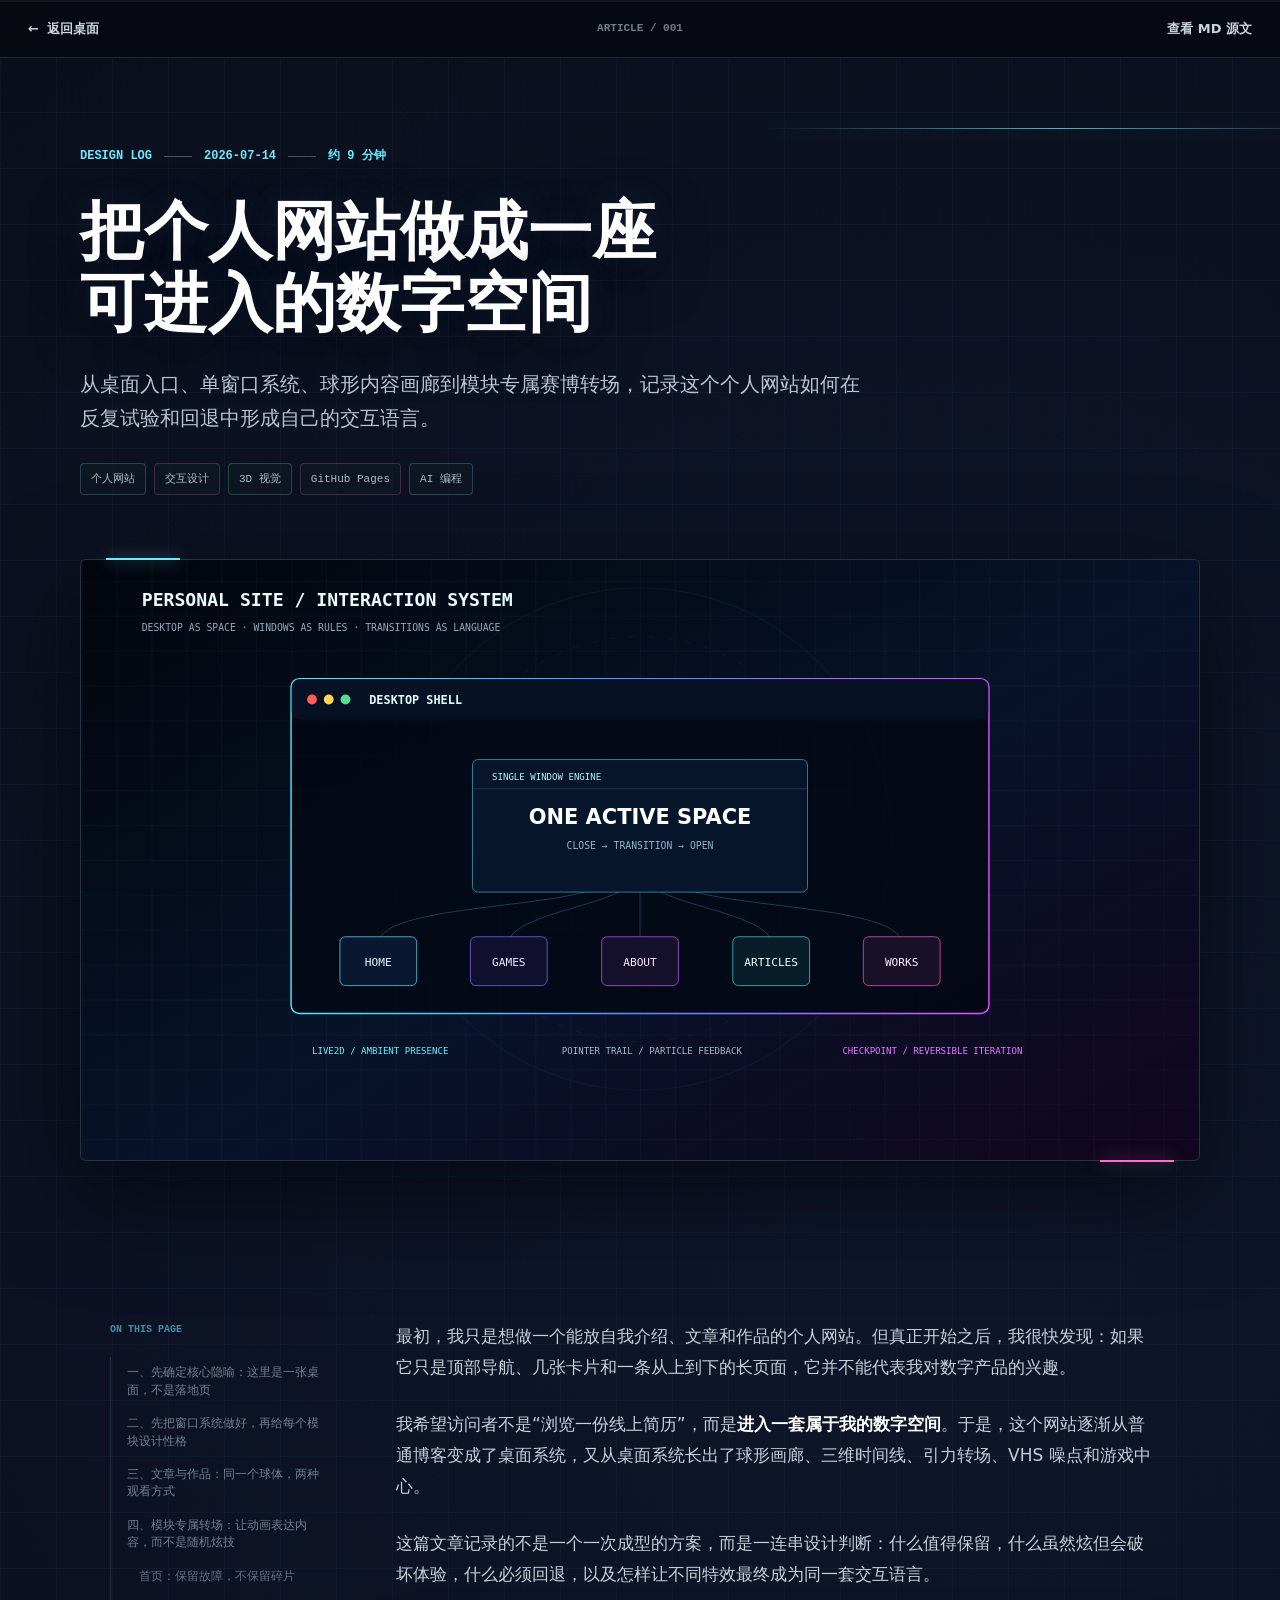
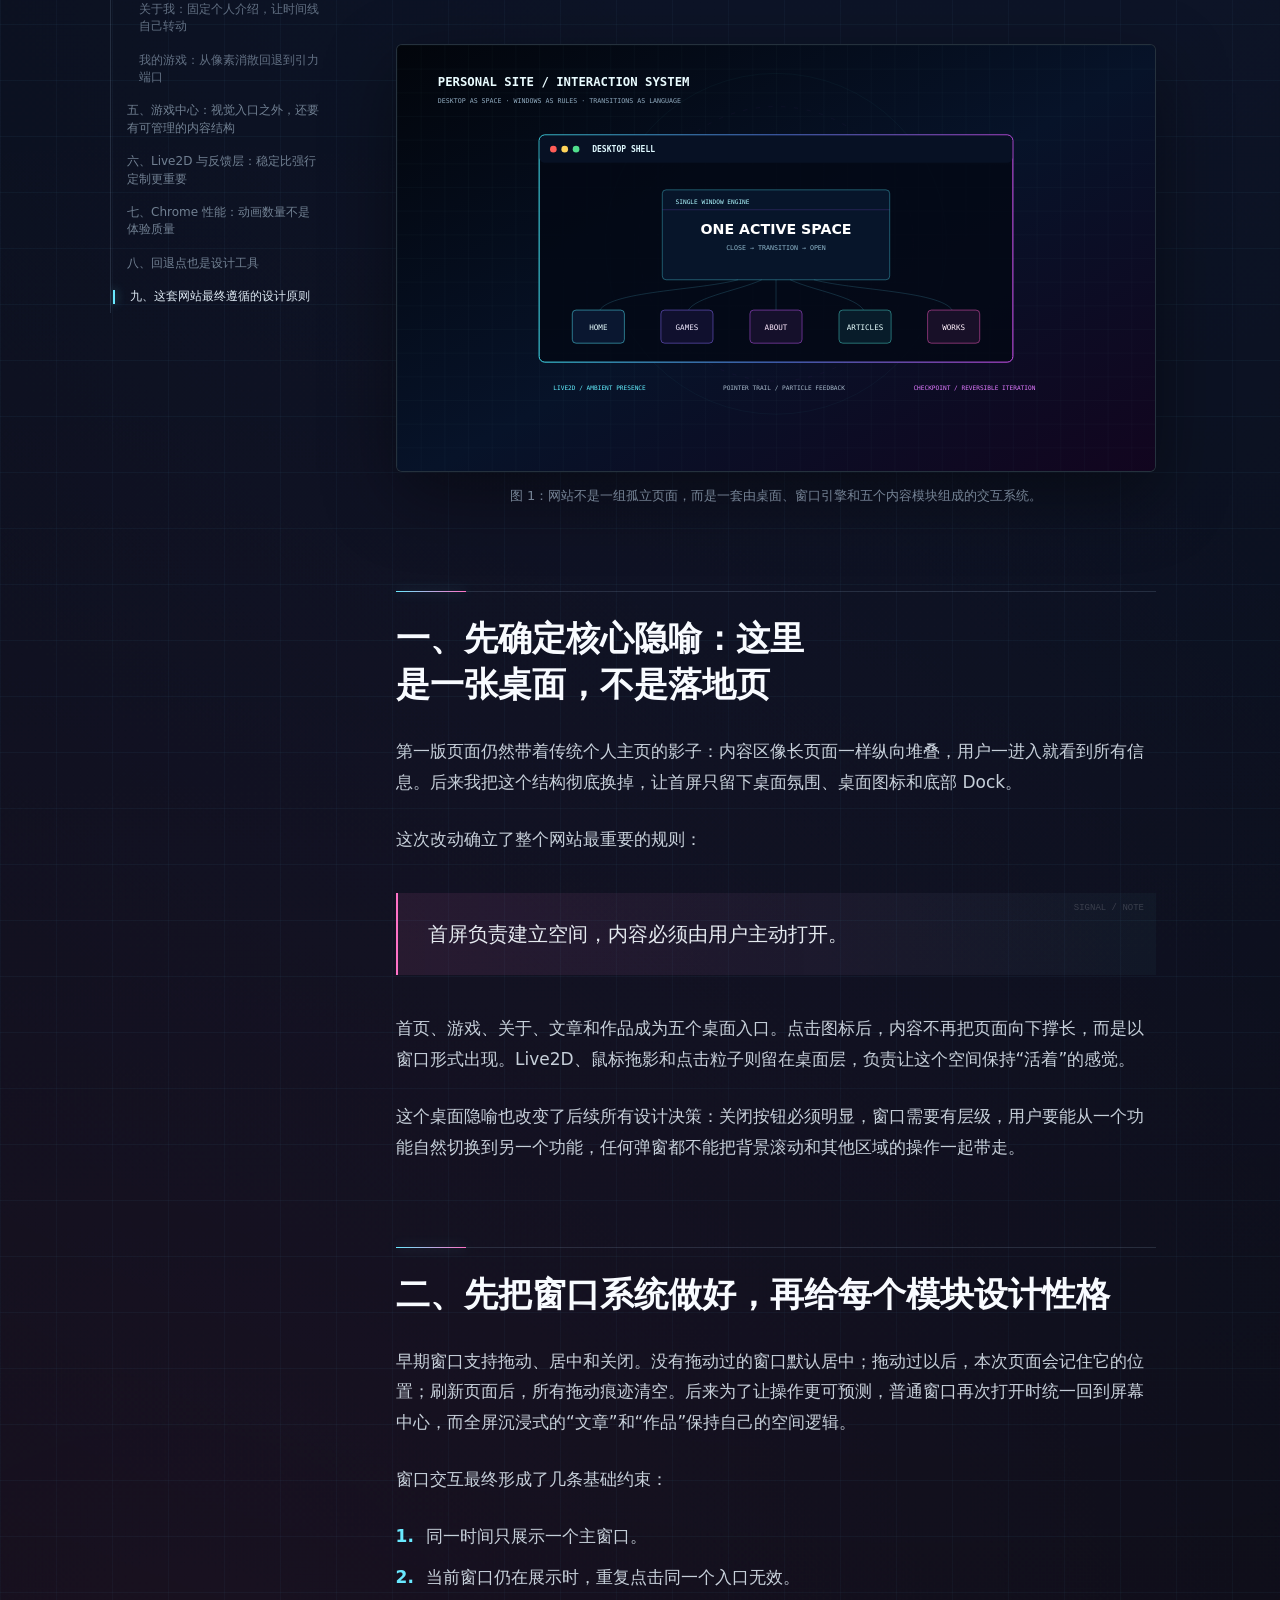
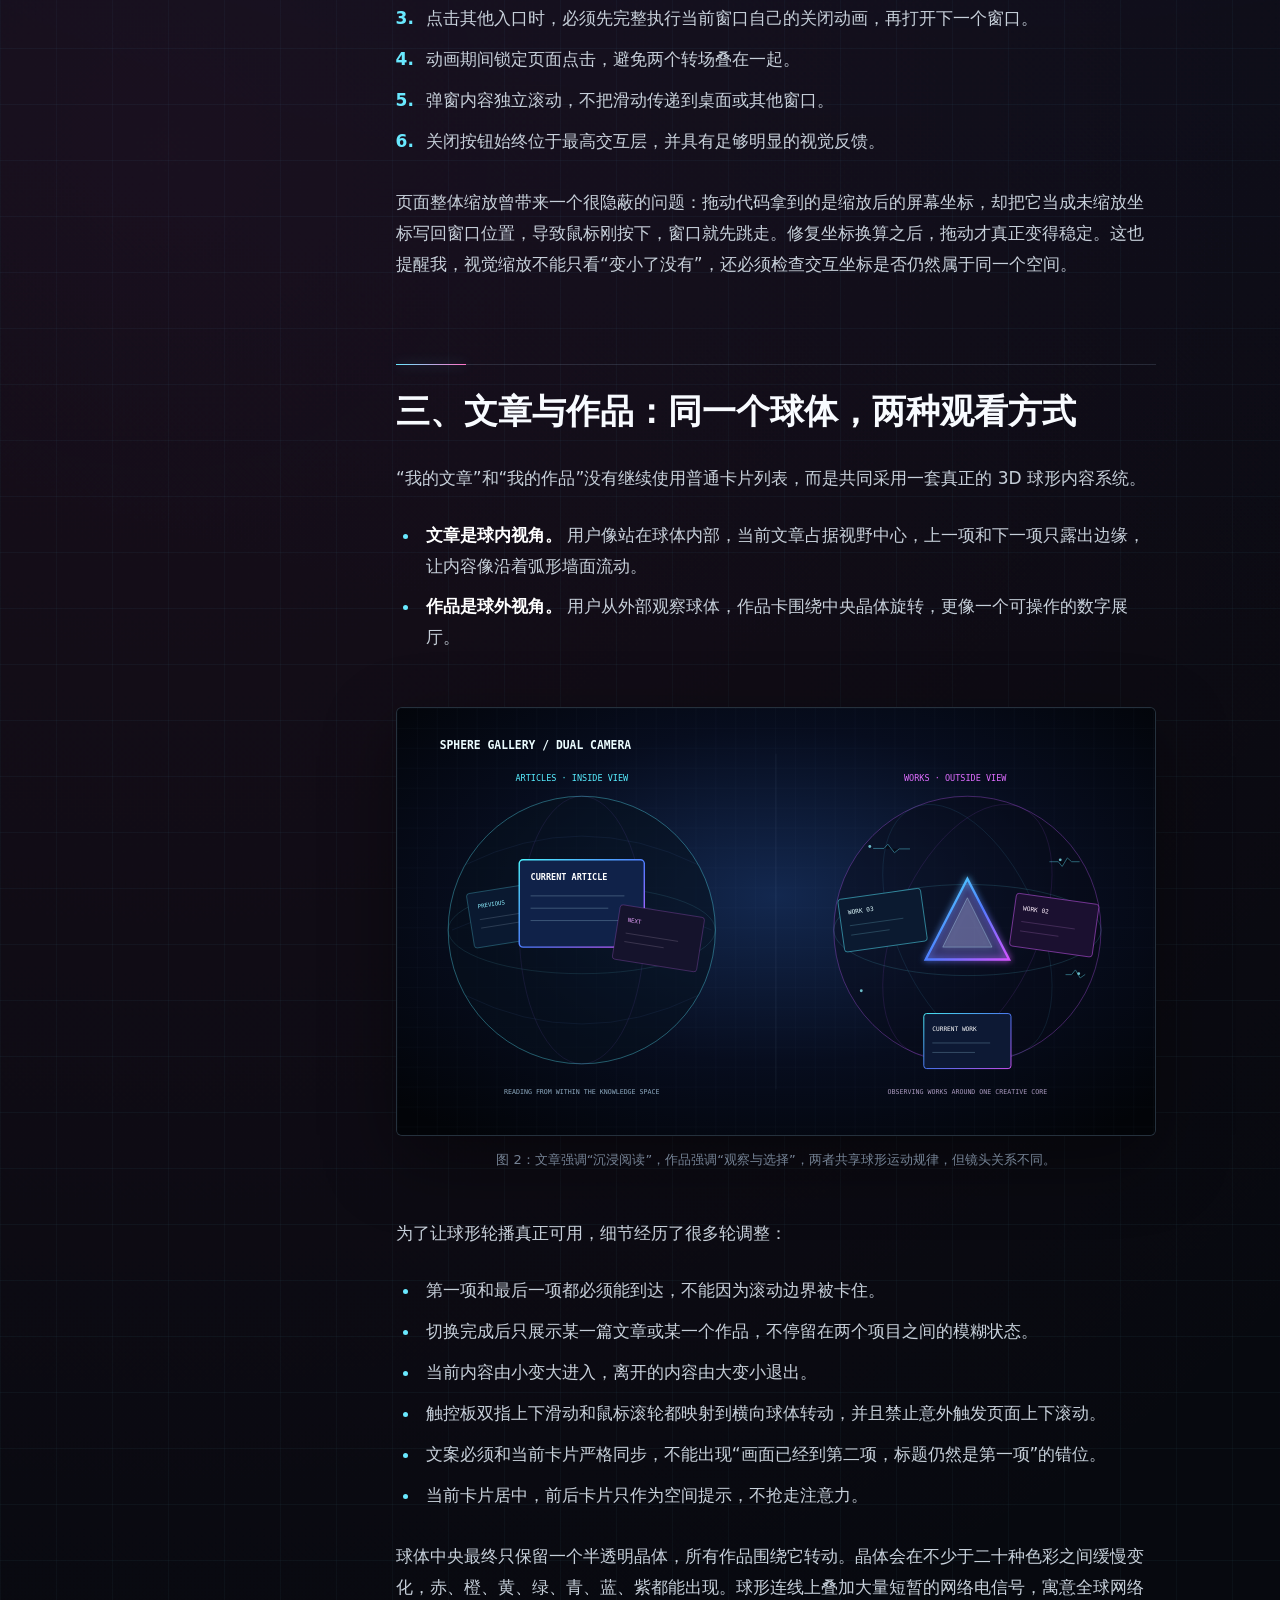
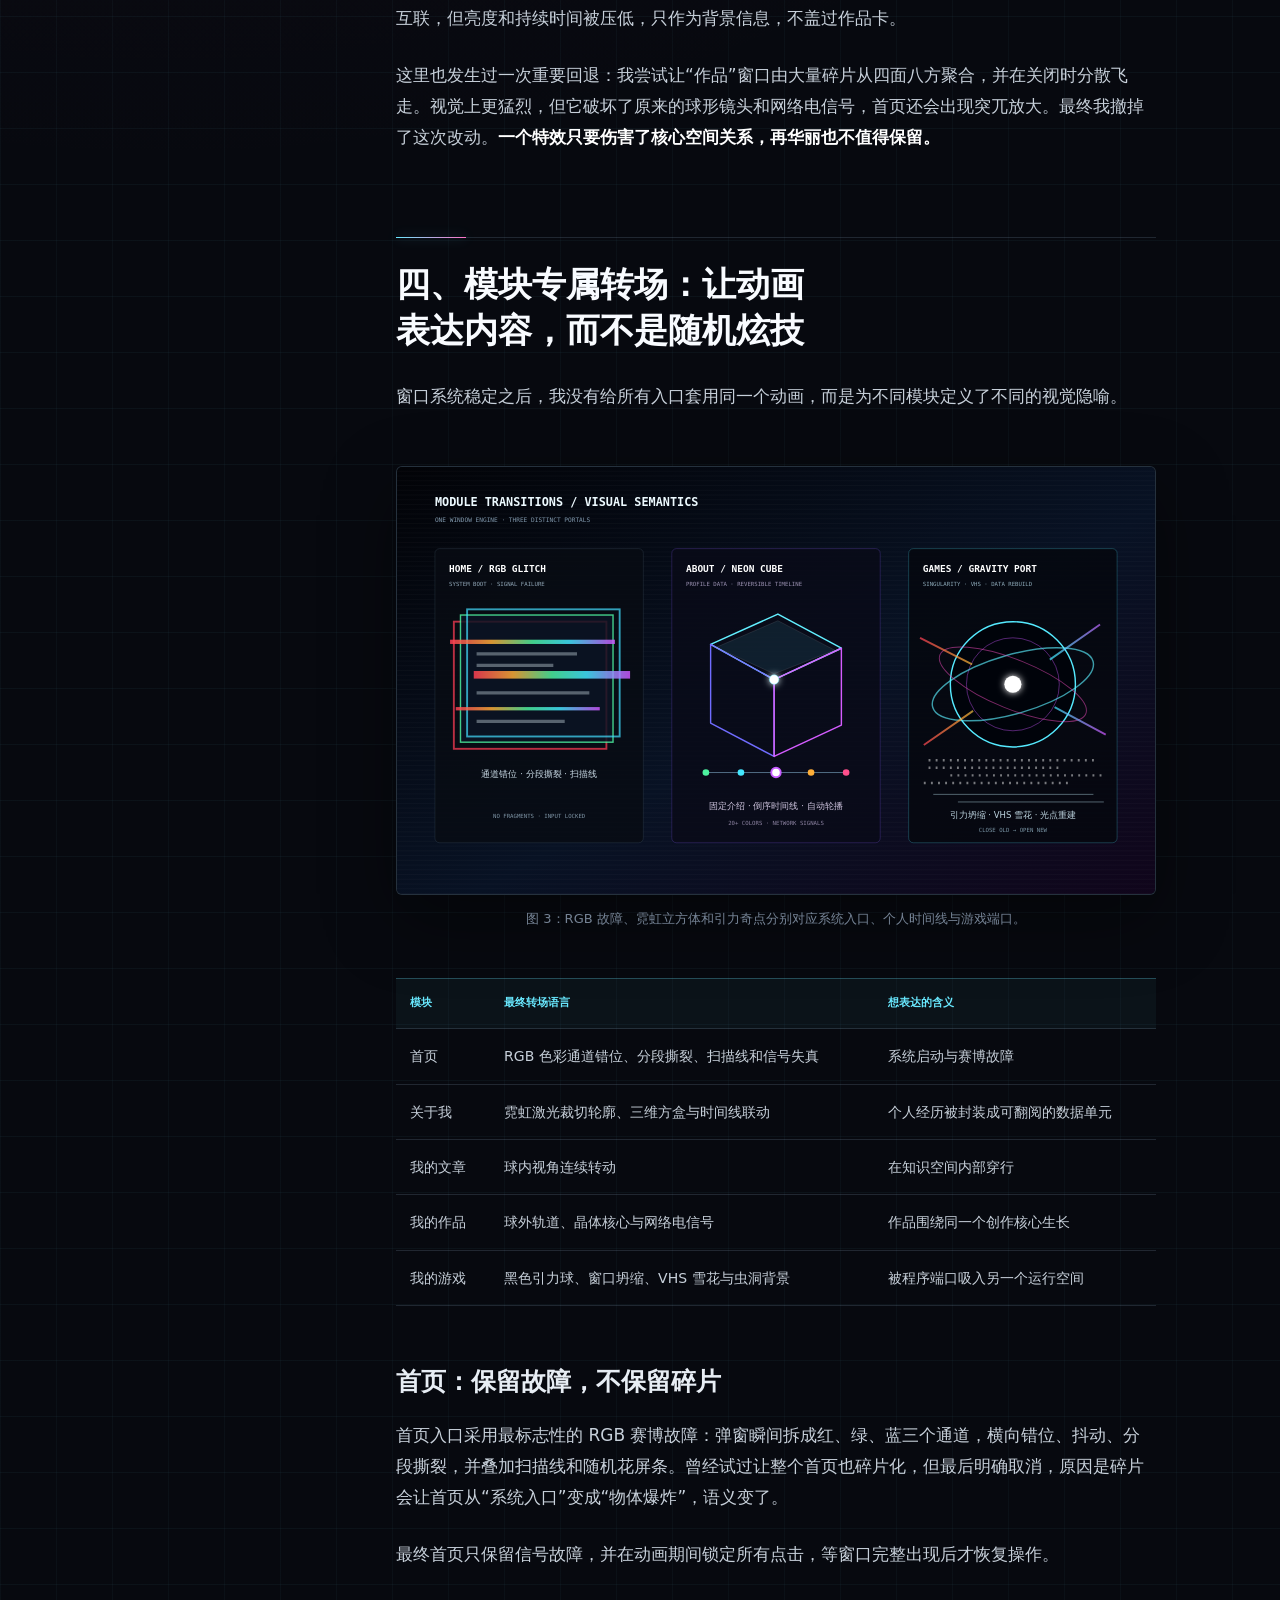
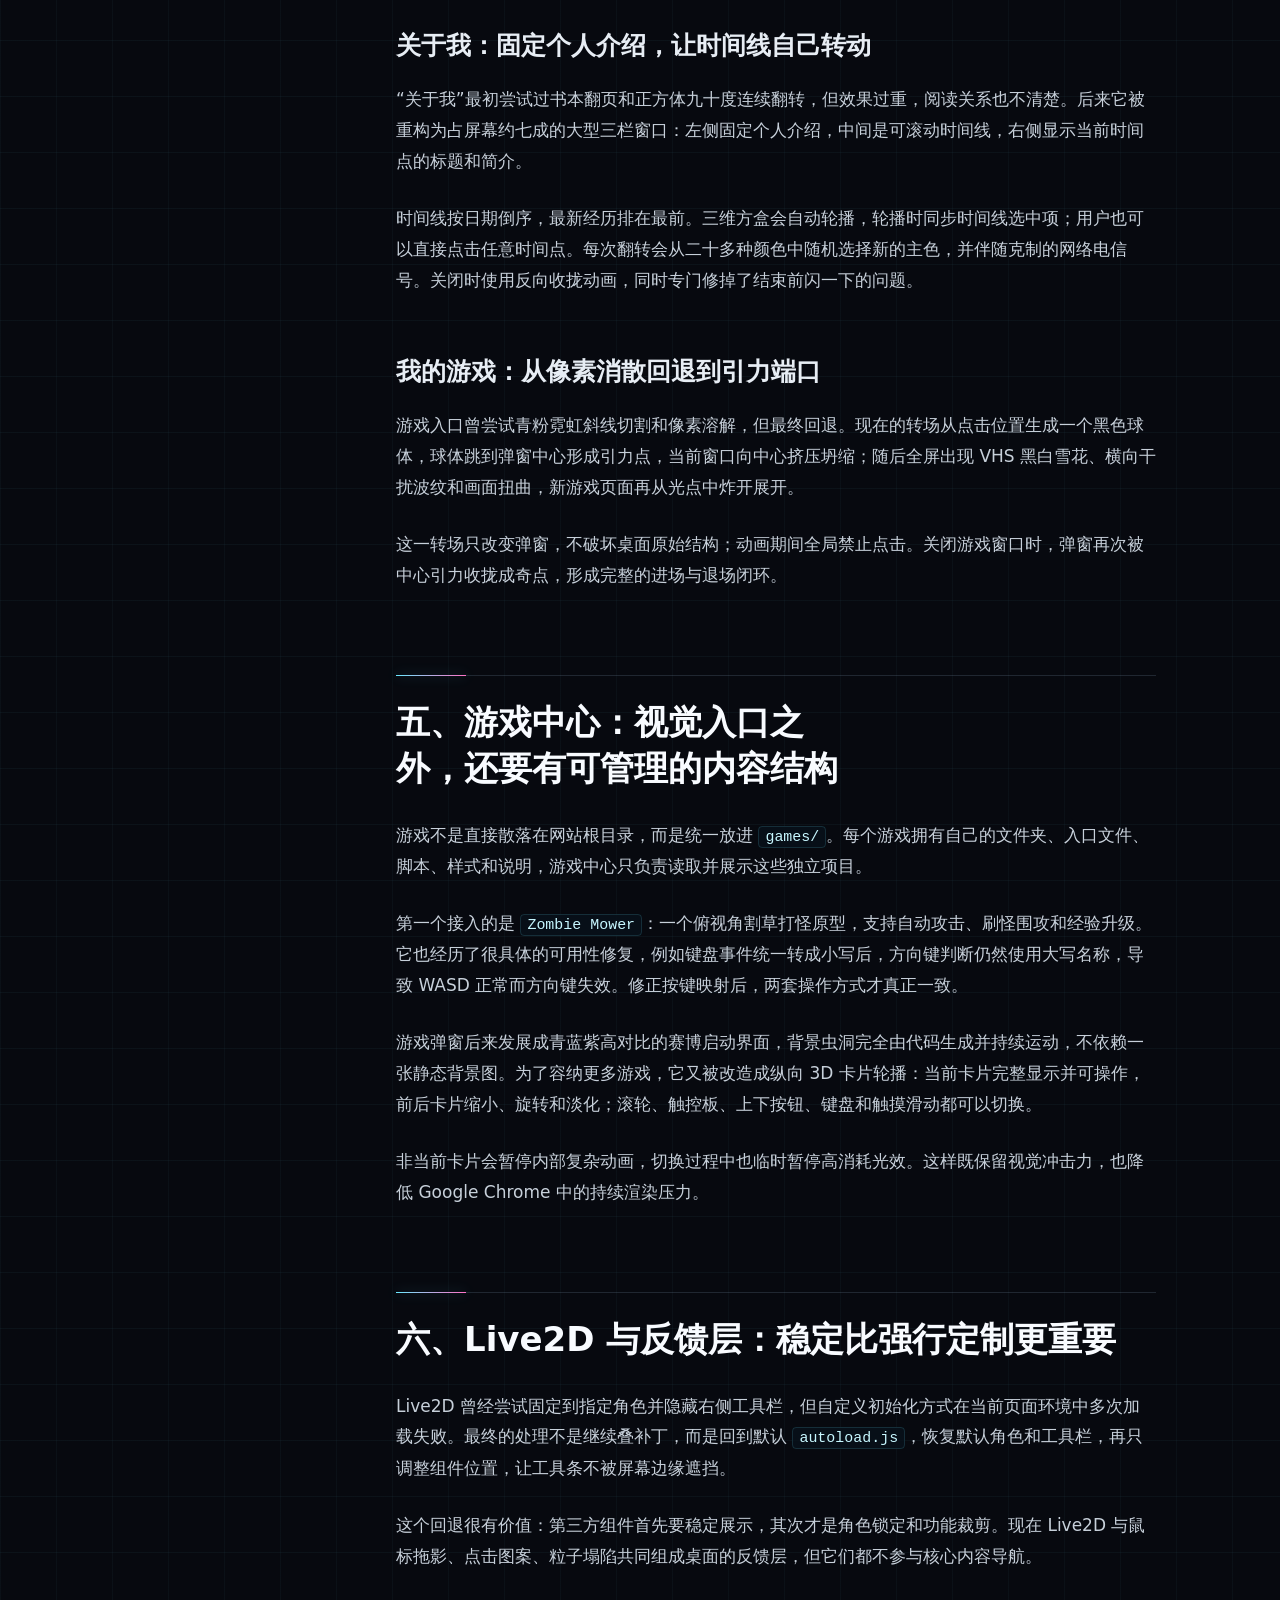
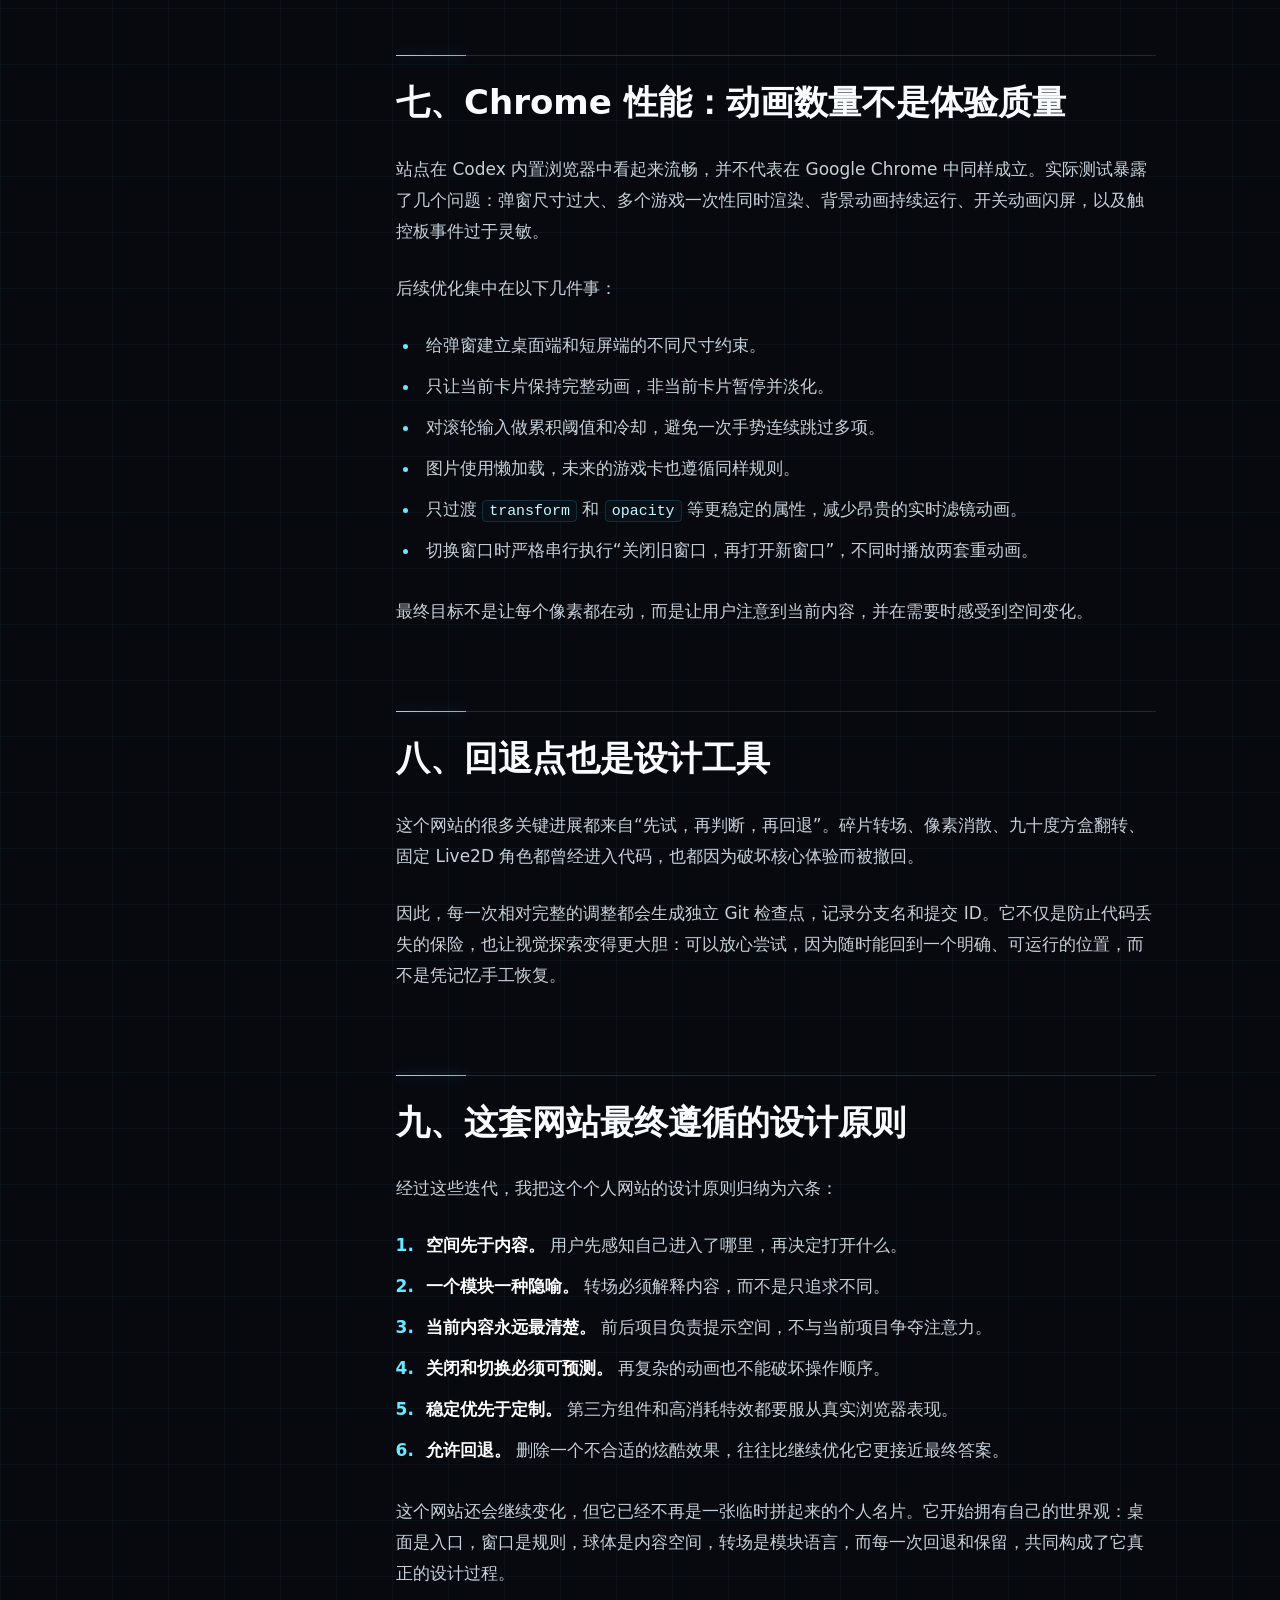
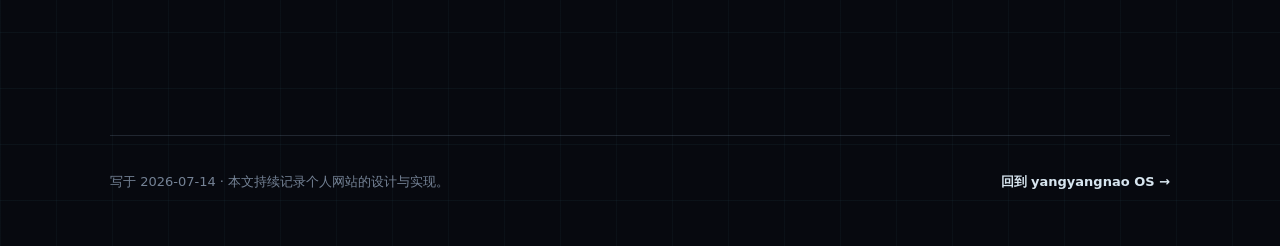
==== articles/001-personal-site-design-evolution/index.html @ 9cb5a7a7 "Add styled Markdown article reader" ====
<!doctype html>
<html lang="zh-CN">
  <head>
    <meta charset="utf-8">
    <meta name="viewport" content="width=device-width, initial-scale=1">
    <title>把个人网站做成一座可进入的数字空间 | yangyangnao OS</title>
    <meta name="description" content="从桌面入口、单窗口系统、球形内容画廊到模块专属赛博转场，记录这个个人网站如何在反复试验和回退中形成自己的交互语言。">
    <meta name="theme-color" content="#07090f">
    <link rel="stylesheet" href="./article.css?v=20260714-reader1">
    <script src="./article.js?v=20260714-reader1" defer></script>
  </head>
  <body>
    <div class="reading-progress" aria-hidden="true"><i data-reading-progress></i></div>
    <header class="reader-bar">
      <a class="reader-home" href="../../index.html" aria-label="返回个人网站桌面"><span aria-hidden="true">←</span> 返回桌面</a>
      <span class="reader-id">ARTICLE / 001</span>
      <a class="reader-source" href="./index.md">查看 MD 源文</a>
    </header>

    <main>
      <section class="article-hero">
        <p class="article-eyebrow">DESIGN LOG <span></span> <time datetime="2026-07-14">2026-07-14</time> <span></span> 约 9 分钟</p>
        <h1>把个人网站做成一座可进入的数字空间</h1>
        <p class="article-deck">从桌面入口、单窗口系统、球形内容画廊到模块专属赛博转场，记录这个个人网站如何在反复试验和回退中形成自己的交互语言。</p>
        <ul class="article-tags" aria-label="文章标签"><li>个人网站</li><li>交互设计</li><li>3D 视觉</li><li>GitHub Pages</li><li>AI 编程</li></ul>
        <figure class="article-cover"><img src="./images/01-system-overview.svg" alt="把个人网站做成一座可进入的数字空间的交互系统总览"></figure>
      </section>

      <div class="article-layout">
        <aside class="article-toc" aria-label="文章目录">
          <p>ON THIS PAGE</p>
          <nav><a class="toc-level-2" href="#一-先确定核心隐喻-这里是一张桌面-不是落地页">一、先确定核心隐喻：这里是一张桌面，不是落地页</a>
<a class="toc-level-2" href="#二-先把窗口系统做好-再给每个模块设计性格">二、先把窗口系统做好，再给每个模块设计性格</a>
<a class="toc-level-2" href="#三-文章与作品-同一个球体-两种观看方式">三、文章与作品：同一个球体，两种观看方式</a>
<a class="toc-level-2" href="#四-模块专属转场-让动画表达内容-而不是随机炫技">四、模块专属转场：让动画表达内容，而不是随机炫技</a>
<a class="toc-level-3" href="#首页-保留故障-不保留碎片">首页：保留故障，不保留碎片</a>
<a class="toc-level-3" href="#关于我-固定个人介绍-让时间线自己转动">关于我：固定个人介绍，让时间线自己转动</a>
<a class="toc-level-3" href="#我的游戏-从像素消散回退到引力端口">我的游戏：从像素消散回退到引力端口</a>
<a class="toc-level-2" href="#五-游戏中心-视觉入口之外-还要有可管理的内容结构">五、游戏中心：视觉入口之外，还要有可管理的内容结构</a>
<a class="toc-level-2" href="#六-live2d-与反馈层-稳定比强行定制更重要">六、Live2D 与反馈层：稳定比强行定制更重要</a>
<a class="toc-level-2" href="#七-chrome-性能-动画数量不是体验质量">七、Chrome 性能：动画数量不是体验质量</a>
<a class="toc-level-2" href="#八-回退点也是设计工具">八、回退点也是设计工具</a>
<a class="toc-level-2" href="#九-这套网站最终遵循的设计原则">九、这套网站最终遵循的设计原则</a></nav>
        </aside>
        <article class="article-body" data-article-body>
          <p>最初，我只是想做一个能放自我介绍、文章和作品的个人网站。但真正开始之后，我很快发现：如果它只是顶部导航、几张卡片和一条从上到下的长页面，它并不能代表我对数字产品的兴趣。</p>
<p>我希望访问者不是“浏览一份线上简历”，而是<strong>进入一套属于我的数字空间</strong>。于是，这个网站逐渐从普通博客变成了桌面系统，又从桌面系统长出了球形画廊、三维时间线、引力转场、VHS 噪点和游戏中心。</p>
<p>这篇文章记录的不是一个一次成型的方案，而是一连串设计判断：什么值得保留，什么虽然炫但会破坏体验，什么必须回退，以及怎样让不同特效最终成为同一套交互语言。</p>
<figure><img src="./images/01-system-overview.svg" alt="个人网站交互系统总览" loading="lazy" decoding="async"><figcaption>图 1：网站不是一组孤立页面，而是一套由桌面、窗口引擎和五个内容模块组成的交互系统。</figcaption></figure>
<h2 id="一-先确定核心隐喻-这里是一张桌面-不是落地页">一、先确定核心隐喻：这里是一张桌面，不是落地页</h2>
<p>第一版页面仍然带着传统个人主页的影子：内容区像长页面一样纵向堆叠，用户一进入就看到所有信息。后来我把这个结构彻底换掉，让首屏只留下桌面氛围、桌面图标和底部 Dock。</p>
<p>这次改动确立了整个网站最重要的规则：</p>
<blockquote><p>首屏负责建立空间，内容必须由用户主动打开。</p></blockquote>
<p>首页、游戏、关于、文章和作品成为五个桌面入口。点击图标后，内容不再把页面向下撑长，而是以窗口形式出现。Live2D、鼠标拖影和点击粒子则留在桌面层，负责让这个空间保持“活着”的感觉。</p>
<p>这个桌面隐喻也改变了后续所有设计决策：关闭按钮必须明显，窗口需要有层级，用户要能从一个功能自然切换到另一个功能，任何弹窗都不能把背景滚动和其他区域的操作一起带走。</p>
<h2 id="二-先把窗口系统做好-再给每个模块设计性格">二、先把窗口系统做好，再给每个模块设计性格</h2>
<p>早期窗口支持拖动、居中和关闭。没有拖动过的窗口默认居中；拖动过以后，本次页面会记住它的位置；刷新页面后，所有拖动痕迹清空。后来为了让操作更可预测，普通窗口再次打开时统一回到屏幕中心，而全屏沉浸式的“文章”和“作品”保持自己的空间逻辑。</p>
<p>窗口交互最终形成了几条基础约束：</p>
<ol><li>同一时间只展示一个主窗口。</li><li>当前窗口仍在展示时，重复点击同一个入口无效。</li><li>点击其他入口时，必须先完整执行当前窗口自己的关闭动画，再打开下一个窗口。</li><li>动画期间锁定页面点击，避免两个转场叠在一起。</li><li>弹窗内容独立滚动，不把滑动传递到桌面或其他窗口。</li><li>关闭按钮始终位于最高交互层，并具有足够明显的视觉反馈。</li></ol>
<p>页面整体缩放曾带来一个很隐蔽的问题：拖动代码拿到的是缩放后的屏幕坐标，却把它当成未缩放坐标写回窗口位置，导致鼠标刚按下，窗口就先跳走。修复坐标换算之后，拖动才真正变得稳定。这也提醒我，视觉缩放不能只看“变小了没有”，还必须检查交互坐标是否仍然属于同一个空间。</p>
<h2 id="三-文章与作品-同一个球体-两种观看方式">三、文章与作品：同一个球体，两种观看方式</h2>
<p>“我的文章”和“我的作品”没有继续使用普通卡片列表，而是共同采用一套真正的 3D 球形内容系统。</p>
<ul><li><strong>文章是球内视角。</strong> 用户像站在球体内部，当前文章占据视野中心，上一项和下一项只露出边缘，让内容像沿着弧形墙面流动。</li><li><strong>作品是球外视角。</strong> 用户从外部观察球体，作品卡围绕中央晶体旋转，更像一个可操作的数字展厅。</li></ul>
<figure><img src="./images/02-sphere-gallery.svg" alt="球内文章与球外作品的双视角" loading="lazy" decoding="async"><figcaption>图 2：文章强调“沉浸阅读”，作品强调“观察与选择”，两者共享球形运动规律，但镜头关系不同。</figcaption></figure>
<p>为了让球形轮播真正可用，细节经历了很多轮调整：</p>
<ul><li>第一项和最后一项都必须能到达，不能因为滚动边界被卡住。</li><li>切换完成后只展示某一篇文章或某一个作品，不停留在两个项目之间的模糊状态。</li><li>当前内容由小变大进入，离开的内容由大变小退出。</li><li>触控板双指上下滑动和鼠标滚轮都映射到横向球体转动，并且禁止意外触发页面上下滚动。</li><li>文案必须和当前卡片严格同步，不能出现“画面已经到第二项，标题仍然是第一项”的错位。</li><li>当前卡片居中，前后卡片只作为空间提示，不抢走注意力。</li></ul>
<p>球体中央最终只保留一个半透明晶体，所有作品围绕它转动。晶体会在不少于二十种色彩之间缓慢变化，赤、橙、黄、绿、青、蓝、紫都能出现。球形连线上叠加大量短暂的网络电信号，寓意全球网络互联，但亮度和持续时间被压低，只作为背景信息，不盖过作品卡。</p>
<p>这里也发生过一次重要回退：我尝试让“作品”窗口由大量碎片从四面八方聚合，并在关闭时分散飞走。视觉上更猛烈，但它破坏了原来的球形镜头和网络电信号，首页还会出现突兀放大。最终我撤掉了这次改动。<strong>一个特效只要伤害了核心空间关系，再华丽也不值得保留。</strong></p>
<h2 id="四-模块专属转场-让动画表达内容-而不是随机炫技">四、模块专属转场：让动画表达内容，而不是随机炫技</h2>
<p>窗口系统稳定之后，我没有给所有入口套用同一个动画，而是为不同模块定义了不同的视觉隐喻。</p>
<figure><img src="./images/03-transition-language.svg" alt="首页、关于与游戏的专属转场语言" loading="lazy" decoding="async"><figcaption>图 3：RGB 故障、霓虹立方体和引力奇点分别对应系统入口、个人时间线与游戏端口。</figcaption></figure>
<div class="table-scroll"><table><thead><tr><th>模块</th><th>最终转场语言</th><th>想表达的含义</th></tr></thead><tbody><tr><td>首页</td><td>RGB 色彩通道错位、分段撕裂、扫描线和信号失真</td><td>系统启动与赛博故障</td></tr><tr><td>关于我</td><td>霓虹激光裁切轮廓、三维方盒与时间线联动</td><td>个人经历被封装成可翻阅的数据单元</td></tr><tr><td>我的文章</td><td>球内视角连续转动</td><td>在知识空间内部穿行</td></tr><tr><td>我的作品</td><td>球外轨道、晶体核心与网络电信号</td><td>作品围绕同一个创作核心生长</td></tr><tr><td>我的游戏</td><td>黑色引力球、窗口坍缩、VHS 雪花与虫洞背景</td><td>被程序端口吸入另一个运行空间</td></tr></tbody></table></div>
<h3 id="首页-保留故障-不保留碎片">首页：保留故障，不保留碎片</h3>
<p>首页入口采用最标志性的 RGB 赛博故障：弹窗瞬间拆成红、绿、蓝三个通道，横向错位、抖动、分段撕裂，并叠加扫描线和随机花屏条。曾经试过让整个首页也碎片化，但最后明确取消，原因是碎片会让首页从“系统入口”变成“物体爆炸”，语义变了。</p>
<p>最终首页只保留信号故障，并在动画期间锁定所有点击，等窗口完整出现后才恢复操作。</p>
<h3 id="关于我-固定个人介绍-让时间线自己转动">关于我：固定个人介绍，让时间线自己转动</h3>
<p>“关于我”最初尝试过书本翻页和正方体九十度连续翻转，但效果过重，阅读关系也不清楚。后来它被重构为占屏幕约七成的大型三栏窗口：左侧固定个人介绍，中间是可滚动时间线，右侧显示当前时间点的标题和简介。</p>
<p>时间线按日期倒序，最新经历排在最前。三维方盒会自动轮播，轮播时同步时间线选中项；用户也可以直接点击任意时间点。每次翻转会从二十多种颜色中随机选择新的主色，并伴随克制的网络电信号。关闭时使用反向收拢动画，同时专门修掉了结束前闪一下的问题。</p>
<h3 id="我的游戏-从像素消散回退到引力端口">我的游戏：从像素消散回退到引力端口</h3>
<p>游戏入口曾尝试青粉霓虹斜线切割和像素溶解，但最终回退。现在的转场从点击位置生成一个黑色球体，球体跳到弹窗中心形成引力点，当前窗口向中心挤压坍缩；随后全屏出现 VHS 黑白雪花、横向干扰波纹和画面扭曲，新游戏页面再从光点中炸开展开。</p>
<p>这一转场只改变弹窗，不破坏桌面原始结构；动画期间全局禁止点击。关闭游戏窗口时，弹窗再次被中心引力收拢成奇点，形成完整的进场与退场闭环。</p>
<h2 id="五-游戏中心-视觉入口之外-还要有可管理的内容结构">五、游戏中心：视觉入口之外，还要有可管理的内容结构</h2>
<p>游戏不是直接散落在网站根目录，而是统一放进 <code>games/</code>。每个游戏拥有自己的文件夹、入口文件、脚本、样式和说明，游戏中心只负责读取并展示这些独立项目。</p>
<p>第一个接入的是 <code>Zombie Mower</code>：一个俯视角割草打怪原型，支持自动攻击、刷怪围攻和经验升级。它也经历了很具体的可用性修复，例如键盘事件统一转成小写后，方向键判断仍然使用大写名称，导致 WASD 正常而方向键失效。修正按键映射后，两套操作方式才真正一致。</p>
<p>游戏弹窗后来发展成青蓝紫高对比的赛博启动界面，背景虫洞完全由代码生成并持续运动，不依赖一张静态背景图。为了容纳更多游戏，它又被改造成纵向 3D 卡片轮播：当前卡片完整显示并可操作，前后卡片缩小、旋转和淡化；滚轮、触控板、上下按钮、键盘和触摸滑动都可以切换。</p>
<p>非当前卡片会暂停内部复杂动画，切换过程中也临时暂停高消耗光效。这样既保留视觉冲击力，也降低 Google Chrome 中的持续渲染压力。</p>
<h2 id="六-live2d-与反馈层-稳定比强行定制更重要">六、Live2D 与反馈层：稳定比强行定制更重要</h2>
<p>Live2D 曾经尝试固定到指定角色并隐藏右侧工具栏，但自定义初始化方式在当前页面环境中多次加载失败。最终的处理不是继续叠补丁，而是回到默认 <code>autoload.js</code>，恢复默认角色和工具栏，再只调整组件位置，让工具条不被屏幕边缘遮挡。</p>
<p>这个回退很有价值：第三方组件首先要稳定展示，其次才是角色锁定和功能裁剪。现在 Live2D 与鼠标拖影、点击图案、粒子塌陷共同组成桌面的反馈层，但它们都不参与核心内容导航。</p>
<h2 id="七-chrome-性能-动画数量不是体验质量">七、Chrome 性能：动画数量不是体验质量</h2>
<p>站点在 Codex 内置浏览器中看起来流畅，并不代表在 Google Chrome 中同样成立。实际测试暴露了几个问题：弹窗尺寸过大、多个游戏一次性同时渲染、背景动画持续运行、开关动画闪屏，以及触控板事件过于灵敏。</p>
<p>后续优化集中在以下几件事：</p>
<ul><li>给弹窗建立桌面端和短屏端的不同尺寸约束。</li><li>只让当前卡片保持完整动画，非当前卡片暂停并淡化。</li><li>对滚轮输入做累积阈值和冷却，避免一次手势连续跳过多项。</li><li>图片使用懒加载，未来的游戏卡也遵循同样规则。</li><li>只过渡 <code>transform</code> 和 <code>opacity</code> 等更稳定的属性，减少昂贵的实时滤镜动画。</li><li>切换窗口时严格串行执行“关闭旧窗口，再打开新窗口”，不同时播放两套重动画。</li></ul>
<p>最终目标不是让每个像素都在动，而是让用户注意到当前内容，并在需要时感受到空间变化。</p>
<h2 id="八-回退点也是设计工具">八、回退点也是设计工具</h2>
<p>这个网站的很多关键进展都来自“先试，再判断，再回退”。碎片转场、像素消散、九十度方盒翻转、固定 Live2D 角色都曾经进入代码，也都因为破坏核心体验而被撤回。</p>
<p>因此，每一次相对完整的调整都会生成独立 Git 检查点，记录分支名和提交 ID。它不仅是防止代码丢失的保险，也让视觉探索变得更大胆：可以放心尝试，因为随时能回到一个明确、可运行的位置，而不是凭记忆手工恢复。</p>
<h2 id="九-这套网站最终遵循的设计原则">九、这套网站最终遵循的设计原则</h2>
<p>经过这些迭代，我把这个个人网站的设计原则归纳为六条：</p>
<ol><li><strong>空间先于内容。</strong> 用户先感知自己进入了哪里，再决定打开什么。</li><li><strong>一个模块一种隐喻。</strong> 转场必须解释内容，而不是只追求不同。</li><li><strong>当前内容永远最清楚。</strong> 前后项目负责提示空间，不与当前项目争夺注意力。</li><li><strong>关闭和切换必须可预测。</strong> 再复杂的动画也不能破坏操作顺序。</li><li><strong>稳定优先于定制。</strong> 第三方组件和高消耗特效都要服从真实浏览器表现。</li><li><strong>允许回退。</strong> 删除一个不合适的炫酷效果，往往比继续优化它更接近最终答案。</li></ol>
<p>这个网站还会继续变化，但它已经不再是一张临时拼起来的个人名片。它开始拥有自己的世界观：桌面是入口，窗口是规则，球体是内容空间，转场是模块语言，而每一次回退和保留，共同构成了它真正的设计过程。</p>
        </article>
      </div>
    </main>

    <footer class="reader-footer">
      <p>写于 2026-07-14 · 本文持续记录个人网站的设计与实现。</p>
      <a href="../../index.html">回到 yangyangnao OS <span aria-hidden="true">→</span></a>
    </footer>
  </body>
</html>
---- articles/001-personal-site-design-evolution/article.css ----
:root {
  color-scheme: dark;
  --page: #07090f;
  --page-soft: #0c1019;
  --panel: rgba(14, 19, 30, 0.78);
  --text: #eef3f8;
  --muted: #9ca9b8;
  --line: rgba(150, 178, 205, 0.18);
  --cyan: #69e9ff;
  --magenta: #ff72c7;
  --green: #7af0ac;
  --yellow: #ffd56a;
}

* {
  box-sizing: border-box;
}

html {
  scroll-behavior: smooth;
  background: var(--page);
}

body {
  min-width: 320px;
  margin: 0;
  color: var(--text);
  background:
    linear-gradient(rgba(111, 218, 255, 0.045) 1px, transparent 1px),
    linear-gradient(90deg, rgba(111, 218, 255, 0.035) 1px, transparent 1px),
    radial-gradient(circle at 72% 12%, rgba(68, 119, 255, 0.12), transparent 31%),
    radial-gradient(circle at 13% 34%, rgba(255, 87, 188, 0.07), transparent 25%),
    var(--page);
  background-size: 56px 56px, 56px 56px, auto, auto, auto;
  font-family: Inter, ui-sans-serif, system-ui, -apple-system, BlinkMacSystemFont, "Segoe UI", "PingFang SC", "Microsoft YaHei", sans-serif;
  font-size: 17px;
  line-height: 1.82;
  letter-spacing: 0;
  text-rendering: optimizeLegibility;
}

a {
  color: inherit;
}

.reading-progress {
  position: fixed;
  inset: 0 0 auto;
  z-index: 100;
  height: 2px;
  background: rgba(255, 255, 255, 0.05);
}

.reading-progress i {
  display: block;
  width: 100%;
  height: 100%;
  background: linear-gradient(90deg, var(--cyan), var(--green) 45%, var(--magenta));
  box-shadow: 0 0 14px rgba(105, 233, 255, 0.68);
  transform: scaleX(0);
  transform-origin: left center;
  will-change: transform;
}

.reader-bar {
  position: sticky;
  top: 0;
  z-index: 90;
  display: grid;
  grid-template-columns: 1fr auto 1fr;
  align-items: center;
  min-height: 58px;
  padding: 0 28px;
  border-bottom: 1px solid rgba(154, 201, 228, 0.14);
  background: rgba(7, 9, 15, 0.84);
  backdrop-filter: blur(18px) saturate(1.2);
}

.reader-home,
.reader-source {
  display: inline-flex;
  align-items: center;
  gap: 8px;
  width: max-content;
  color: #c8d4df;
  font-size: 13px;
  font-weight: 700;
  text-decoration: none;
  transition: color 180ms ease;
}

.reader-home:hover,
.reader-source:hover {
  color: var(--cyan);
}

.reader-source {
  justify-self: end;
}

.reader-id {
  color: rgba(204, 222, 238, 0.54);
  font-family: ui-monospace, SFMono-Regular, Menlo, Consolas, monospace;
  font-size: 11px;
  font-weight: 700;
}

main {
  overflow: clip;
}

.article-hero {
  position: relative;
  width: min(1120px, calc(100% - 48px));
  margin: 0 auto;
  padding: 88px 0 72px;
}

.article-hero::before {
  content: "";
  position: absolute;
  top: 70px;
  right: -12vw;
  width: 46vw;
  height: 1px;
  background: linear-gradient(90deg, transparent, rgba(105, 233, 255, 0.74), transparent);
  box-shadow: 0 0 18px rgba(105, 233, 255, 0.32);
}

.article-eyebrow {
  display: flex;
  align-items: center;
  gap: 12px;
  margin: 0 0 28px;
  color: var(--cyan);
  font-family: ui-monospace, SFMono-Regular, Menlo, Consolas, monospace;
  font-size: 12px;
  font-weight: 700;
}

.article-eyebrow span {
  width: 28px;
  height: 1px;
  background: rgba(255, 255, 255, 0.28);
}

.article-hero h1 {
  max-width: 960px;
  margin: 0;
  color: #fff;
  font-size: 64px;
  line-height: 1.12;
  letter-spacing: 0;
  text-wrap: balance;
  text-shadow: 0 16px 52px rgba(0, 0, 0, 0.58), 0 0 34px rgba(95, 180, 255, 0.1);
}

.article-deck {
  max-width: 780px;
  margin: 28px 0 0;
  color: #b8c4d0;
  font-size: 20px;
  line-height: 1.7;
}

.article-tags {
  display: flex;
  flex-wrap: wrap;
  gap: 8px;
  margin: 28px 0 0;
  padding: 0;
  list-style: none;
}

.article-tags li {
  padding: 5px 10px;
  border: 1px solid rgba(114, 231, 255, 0.22);
  border-radius: 4px;
  color: #aebbc7;
  background: rgba(17, 25, 38, 0.64);
  font-family: ui-monospace, SFMono-Regular, Menlo, Consolas, monospace;
  font-size: 11px;
}

.article-tags li:nth-child(2n) {
  border-color: rgba(255, 114, 199, 0.22);
}

.article-tags li:nth-child(3n) {
  border-color: rgba(122, 240, 172, 0.22);
}

.article-cover {
  position: relative;
  margin: 64px 0 0;
}

.article-cover::before,
.article-cover::after {
  content: "";
  position: absolute;
  z-index: 1;
  width: 74px;
  height: 2px;
  pointer-events: none;
}

.article-cover::before {
  top: -1px;
  left: 26px;
  background: var(--cyan);
  box-shadow: 0 0 16px rgba(105, 233, 255, 0.72);
}

.article-cover::after {
  right: 26px;
  bottom: -1px;
  background: var(--magenta);
  box-shadow: 0 0 16px rgba(255, 114, 199, 0.64);
}

.article-cover img {
  display: block;
  width: 100%;
  aspect-ratio: 16 / 8.6;
  border: 1px solid rgba(154, 201, 228, 0.2);
  border-radius: 6px;
  object-fit: cover;
  background: #090d15;
  box-shadow: 0 34px 100px rgba(0, 0, 0, 0.5);
}

.article-layout {
  display: grid;
  grid-template-columns: 210px minmax(0, 760px);
  gap: 76px;
  width: min(1060px, calc(100% - 48px));
  margin: 0 auto;
  padding: 88px 0 120px;
}

.article-toc {
  align-self: start;
  position: sticky;
  top: 92px;
  max-height: calc(100vh - 124px);
  overflow: auto;
  scrollbar-width: thin;
}

.article-toc > p {
  margin: 0 0 18px;
  color: rgba(105, 233, 255, 0.58);
  font-family: ui-monospace, SFMono-Regular, Menlo, Consolas, monospace;
  font-size: 10px;
  font-weight: 800;
}

.article-toc nav {
  display: grid;
  gap: 2px;
  border-left: 1px solid var(--line);
}

.article-toc a {
  position: relative;
  display: block;
  padding: 7px 0 7px 16px;
  color: #718092;
  font-size: 12px;
  line-height: 1.45;
  text-decoration: none;
  transition: color 180ms ease, transform 180ms ease;
}

.article-toc a::before {
  content: "";
  position: absolute;
  top: 9px;
  bottom: 9px;
  left: -1px;
  width: 2px;
  background: transparent;
}

.article-toc a:hover,
.article-toc a.is-current {
  color: #dce8f2;
  transform: translateX(3px);
}

.article-toc a.is-current::before {
  background: var(--cyan);
  box-shadow: 0 0 10px rgba(105, 233, 255, 0.62);
}

.article-toc .toc-level-3 {
  padding-left: 28px;
  color: #627083;
}

.article-body {
  min-width: 0;
  color: #c7d0da;
}

.article-body > :first-child {
  margin-top: 0;
}

.article-body h2,
.article-body h3,
.article-body h4 {
  scroll-margin-top: 94px;
  color: #f8fbff;
  letter-spacing: 0;
  text-wrap: balance;
}

.article-body h2 {
  position: relative;
  margin: 84px 0 28px;
  padding-top: 24px;
  border-top: 1px solid var(--line);
  font-size: 34px;
  line-height: 1.35;
}

.article-body h2::before {
  content: "";
  position: absolute;
  top: -1px;
  left: 0;
  width: 70px;
  height: 1px;
  background: linear-gradient(90deg, var(--cyan), var(--magenta));
  box-shadow: 0 0 12px rgba(105, 233, 255, 0.45);
}

.article-body h3 {
  margin: 58px 0 20px;
  color: #e7edf4;
  font-size: 25px;
  line-height: 1.45;
}

.article-body p {
  margin: 0 0 26px;
}

.article-body strong {
  color: #fff;
  font-weight: 760;
}

.article-body a {
  color: var(--cyan);
  text-decoration-color: rgba(105, 233, 255, 0.38);
  text-underline-offset: 4px;
}

.article-body ul,
.article-body ol {
  margin: 0 0 30px;
  padding-left: 1.4em;
}

.article-body li {
  margin: 10px 0;
  padding-left: 6px;
}

.article-body li::marker {
  color: var(--cyan);
  font-weight: 800;
}

.article-body blockquote {
  position: relative;
  margin: 38px 0;
  padding: 24px 30px;
  border-left: 2px solid var(--magenta);
  background: linear-gradient(90deg, rgba(255, 114, 199, 0.09), rgba(105, 233, 255, 0.035));
  color: #e5eaf0;
  font-size: 20px;
  line-height: 1.72;
}

.article-body blockquote::after {
  content: "SIGNAL / NOTE";
  position: absolute;
  top: 8px;
  right: 12px;
  color: rgba(255, 255, 255, 0.17);
  font-family: ui-monospace, SFMono-Regular, Menlo, Consolas, monospace;
  font-size: 9px;
}

.article-body blockquote p {
  margin: 0;
}

.article-body figure {
  margin: 54px 0 48px;
}

.article-body figure img {
  display: block;
  width: 100%;
  border: 1px solid rgba(148, 194, 220, 0.2);
  border-radius: 6px;
  background: #090d15;
  box-shadow: 0 24px 72px rgba(0, 0, 0, 0.4);
}

.article-body figcaption {
  margin-top: 14px;
  color: #758395;
  font-size: 13px;
  line-height: 1.6;
  text-align: center;
}

.article-body code {
  padding: 2px 6px;
  border: 1px solid rgba(105, 233, 255, 0.14);
  border-radius: 4px;
  color: #c7f7ff;
  background: rgba(7, 17, 26, 0.86);
  font-family: ui-monospace, SFMono-Regular, Menlo, Consolas, monospace;
  font-size: 0.88em;
}

.article-body pre {
  margin: 34px 0;
  padding: 22px;
  overflow: auto;
  border: 1px solid rgba(105, 233, 255, 0.16);
  border-radius: 6px;
  background: #080c13;
}

.article-body pre code {
  padding: 0;
  border: 0;
  background: transparent;
}

.table-scroll {
  margin: 42px 0;
  overflow-x: auto;
  border-top: 1px solid rgba(105, 233, 255, 0.3);
  border-bottom: 1px solid var(--line);
}

.article-body table {
  width: 100%;
  border-collapse: collapse;
  min-width: 620px;
  font-size: 14px;
  line-height: 1.6;
}

.article-body th,
.article-body td {
  padding: 16px 14px;
  border-bottom: 1px solid var(--line);
  text-align: left;
  vertical-align: top;
}

.article-body th {
  color: var(--cyan);
  background: rgba(105, 233, 255, 0.045);
  font-family: ui-monospace, SFMono-Regular, Menlo, Consolas, monospace;
  font-size: 11px;
  text-transform: uppercase;
}

.article-body tr:last-child td {
  border-bottom: 0;
}

.reader-footer {
  display: flex;
  justify-content: space-between;
  gap: 28px;
  width: min(1060px, calc(100% - 48px));
  margin: 0 auto;
  padding: 34px 0 54px;
  border-top: 1px solid var(--line);
  color: #748295;
  font-size: 13px;
}

.reader-footer p {
  margin: 0;
}

.reader-footer a {
  color: #d7e5ef;
  font-weight: 700;
  text-decoration: none;
}

.reader-footer a:hover {
  color: var(--cyan);
}

@media (max-width: 900px) {
  .article-hero h1 {
    font-size: 48px;
  }

  .article-layout {
    grid-template-columns: 1fr;
    gap: 40px;
    width: min(760px, calc(100% - 40px));
    padding-top: 60px;
  }

  .article-toc {
    position: static;
    max-height: none;
    padding: 18px 0;
    border-top: 1px solid var(--line);
    border-bottom: 1px solid var(--line);
  }

  .article-toc nav {
    grid-template-columns: repeat(2, minmax(0, 1fr));
    border-left: 0;
  }

  .article-toc a {
    padding-left: 0;
  }

  .article-toc a::before {
    display: none;
  }
}

@media (max-width: 620px) {
  body {
    font-size: 16px;
  }

  .reader-bar {
    grid-template-columns: 1fr auto;
    min-height: 54px;
    padding: 0 18px;
  }

  .reader-id {
    display: none;
  }

  .reader-source {
    font-size: 12px;
  }

  .article-hero {
    width: calc(100% - 36px);
    padding: 62px 0 48px;
  }

  .article-eyebrow {
    flex-wrap: wrap;
    gap: 8px;
    margin-bottom: 22px;
  }

  .article-eyebrow span {
    width: 14px;
  }

  .article-hero h1 {
    font-size: 39px;
    line-height: 1.18;
  }

  .article-deck {
    margin-top: 22px;
    font-size: 17px;
  }

  .article-cover {
    margin-top: 42px;
  }

  .article-cover img {
    aspect-ratio: 4 / 3;
  }

  .article-layout {
    width: calc(100% - 36px);
    padding: 48px 0 84px;
  }

  .article-toc nav {
    grid-template-columns: 1fr;
  }

  .article-toc .toc-level-3 {
    padding-left: 14px;
  }

  .article-body h2 {
    margin-top: 64px;
    font-size: 28px;
  }

  .article-body h3 {
    margin-top: 44px;
    font-size: 22px;
  }

  .article-body blockquote {
    padding: 24px 20px;
    font-size: 18px;
  }

  .article-body figure {
    margin: 42px -4px 38px;
  }

  .reader-footer {
    display: grid;
    width: calc(100% - 36px);
  }
}

@media (prefers-reduced-motion: reduce) {
  html {
    scroll-behavior: auto;
  }

  *,
  *::before,
  *::after {
    scroll-behavior: auto !important;
    transition-duration: 0.01ms !important;
  }
}
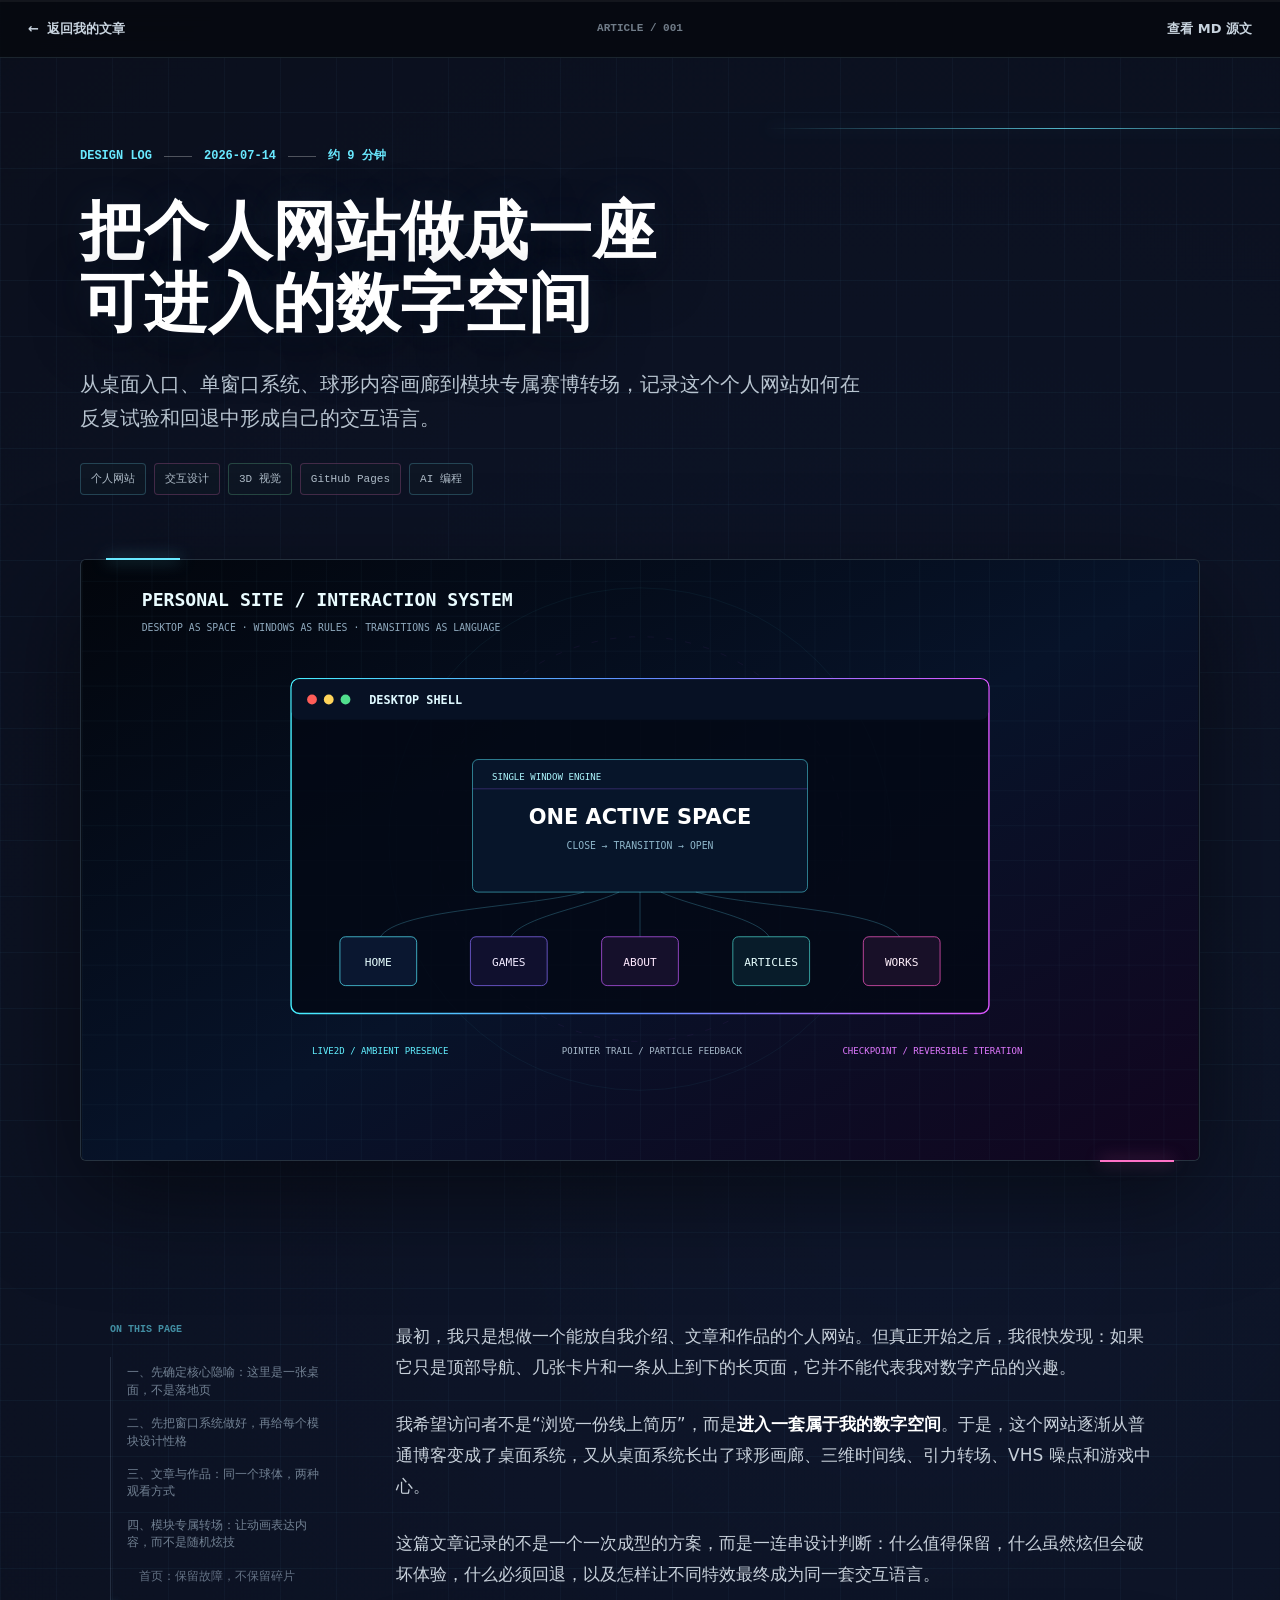
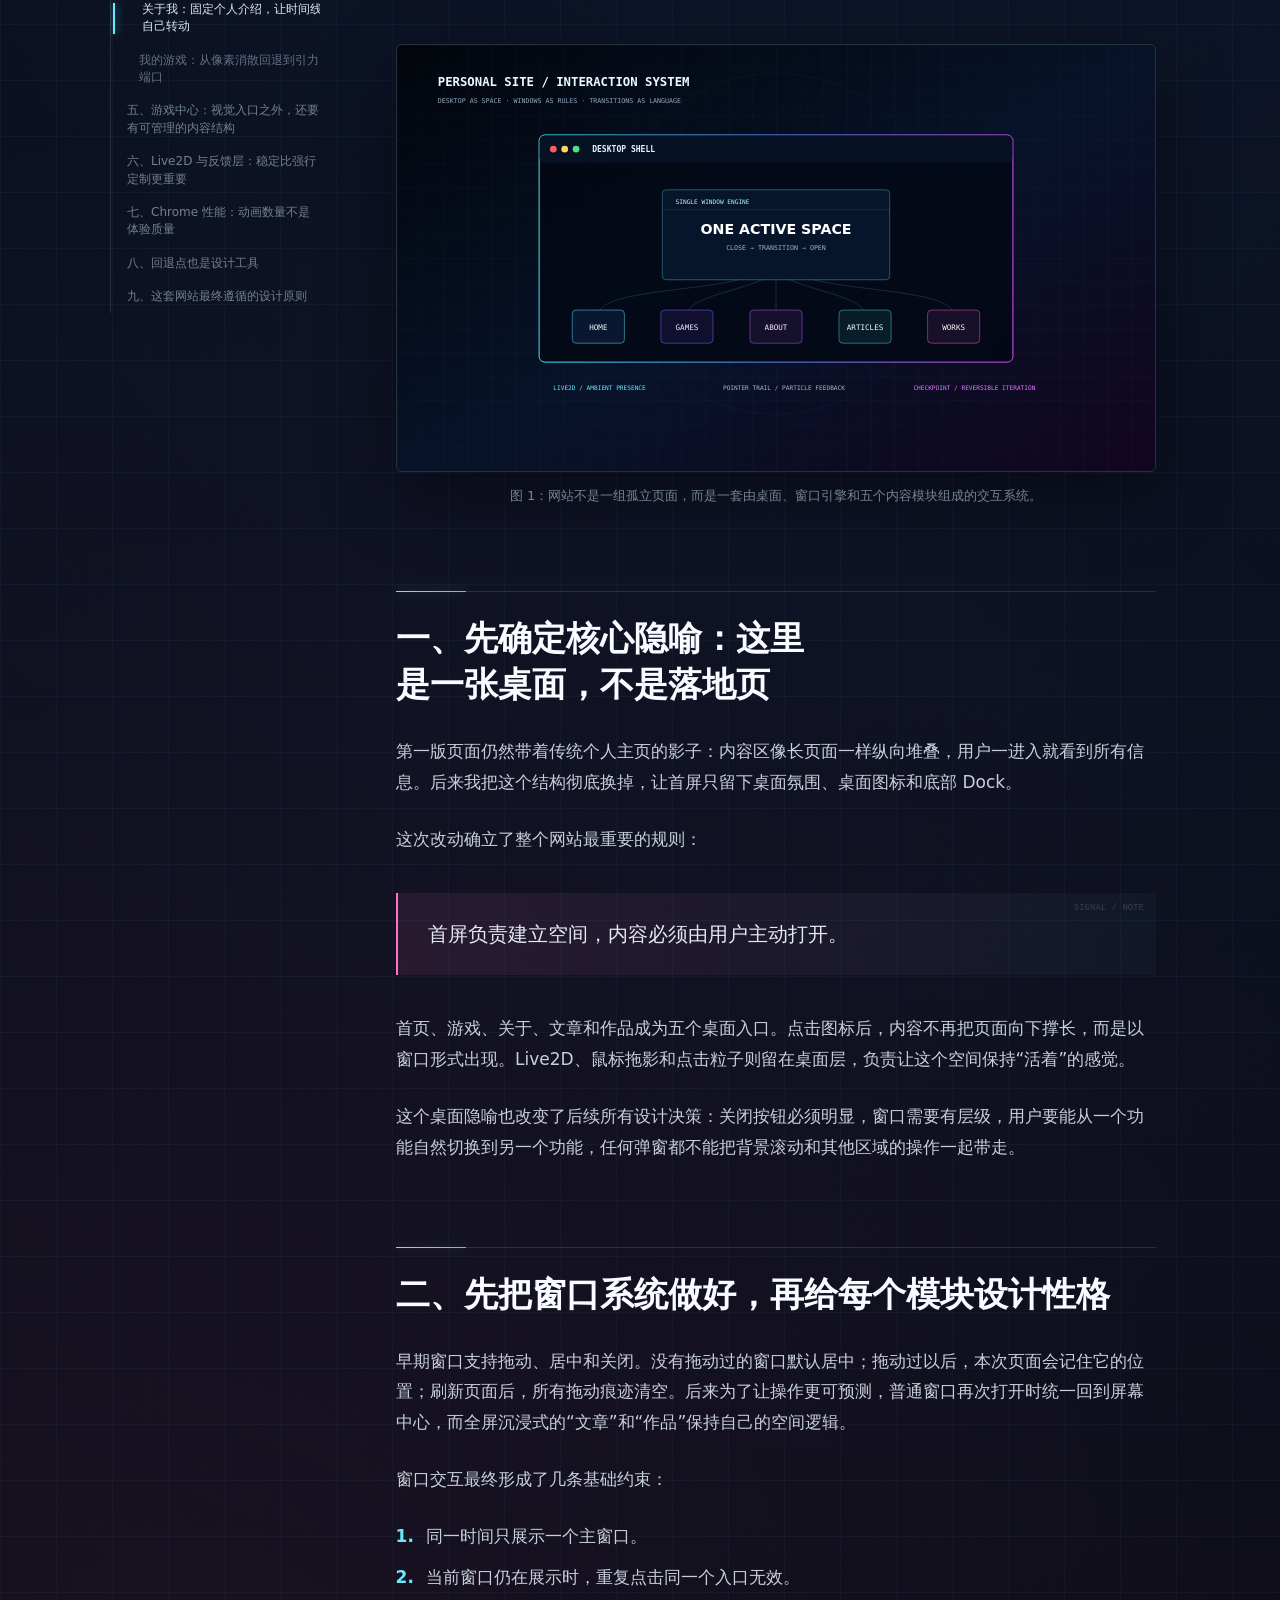
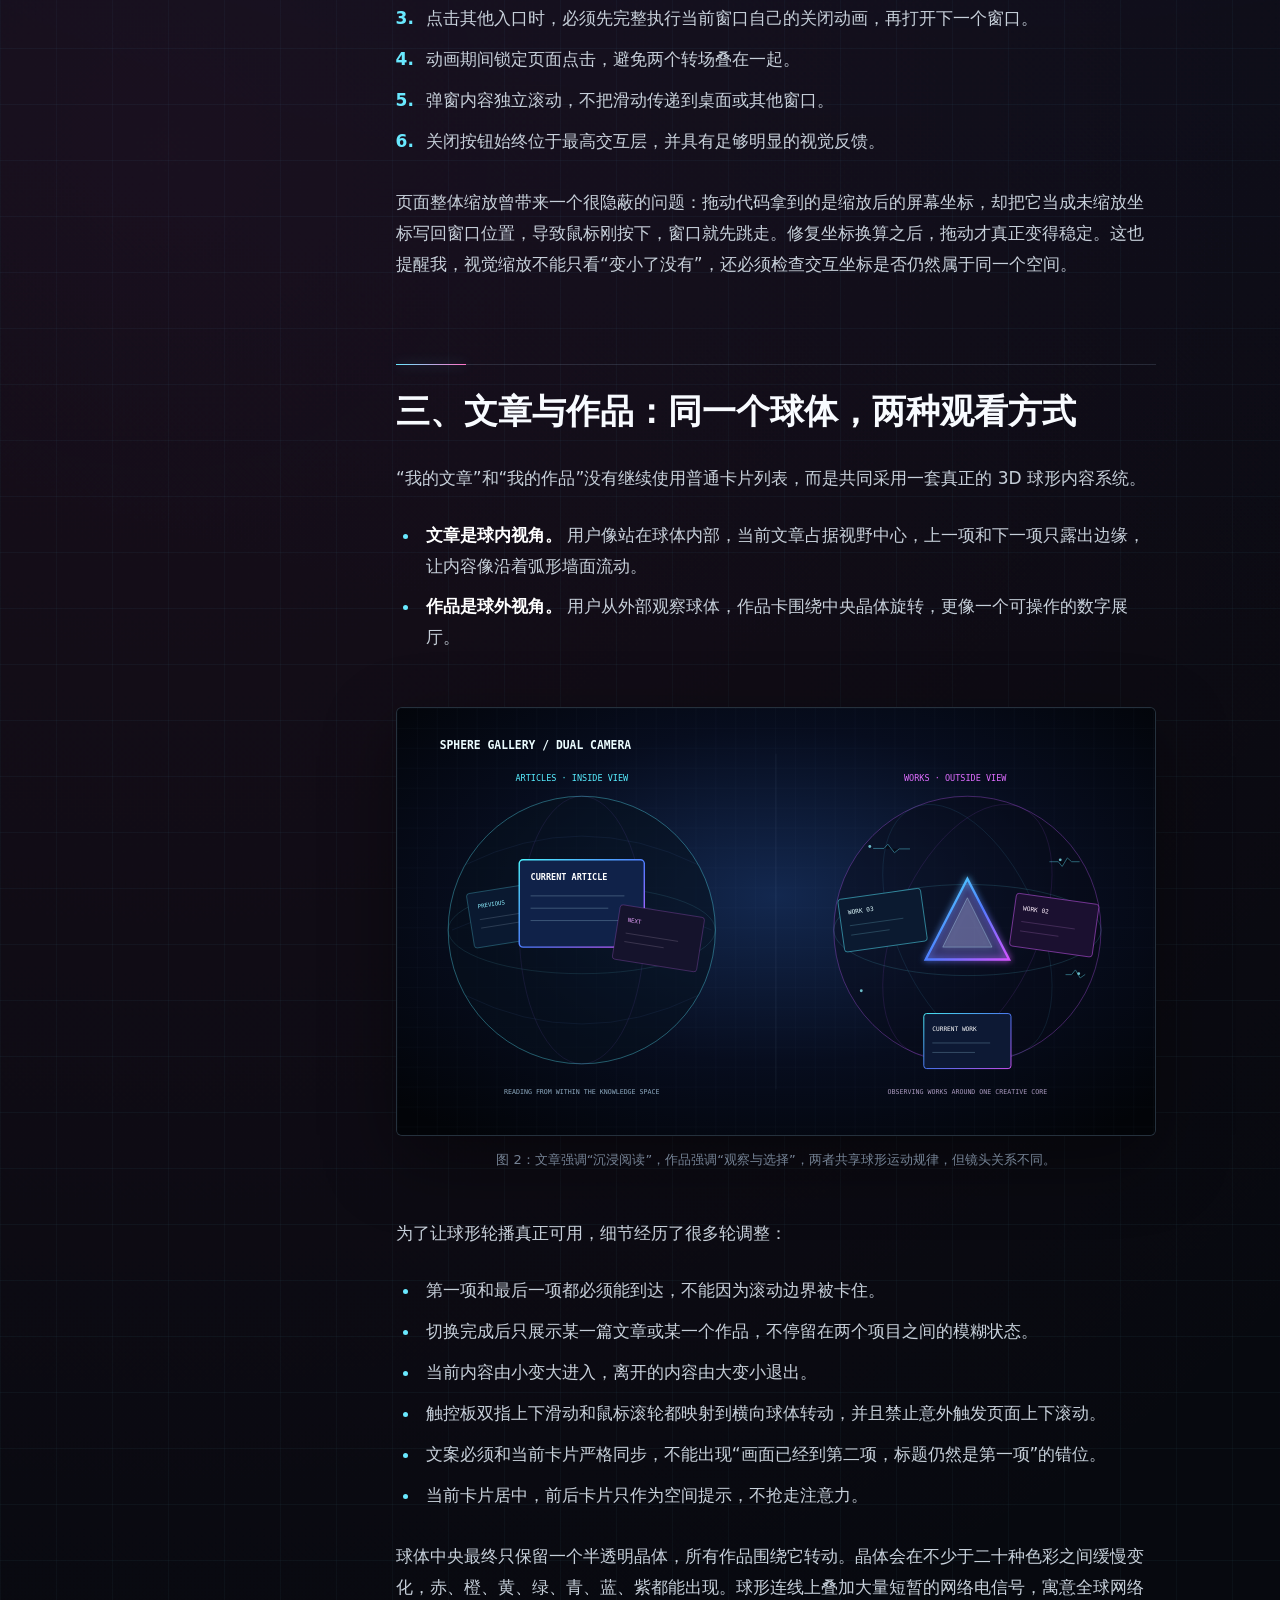
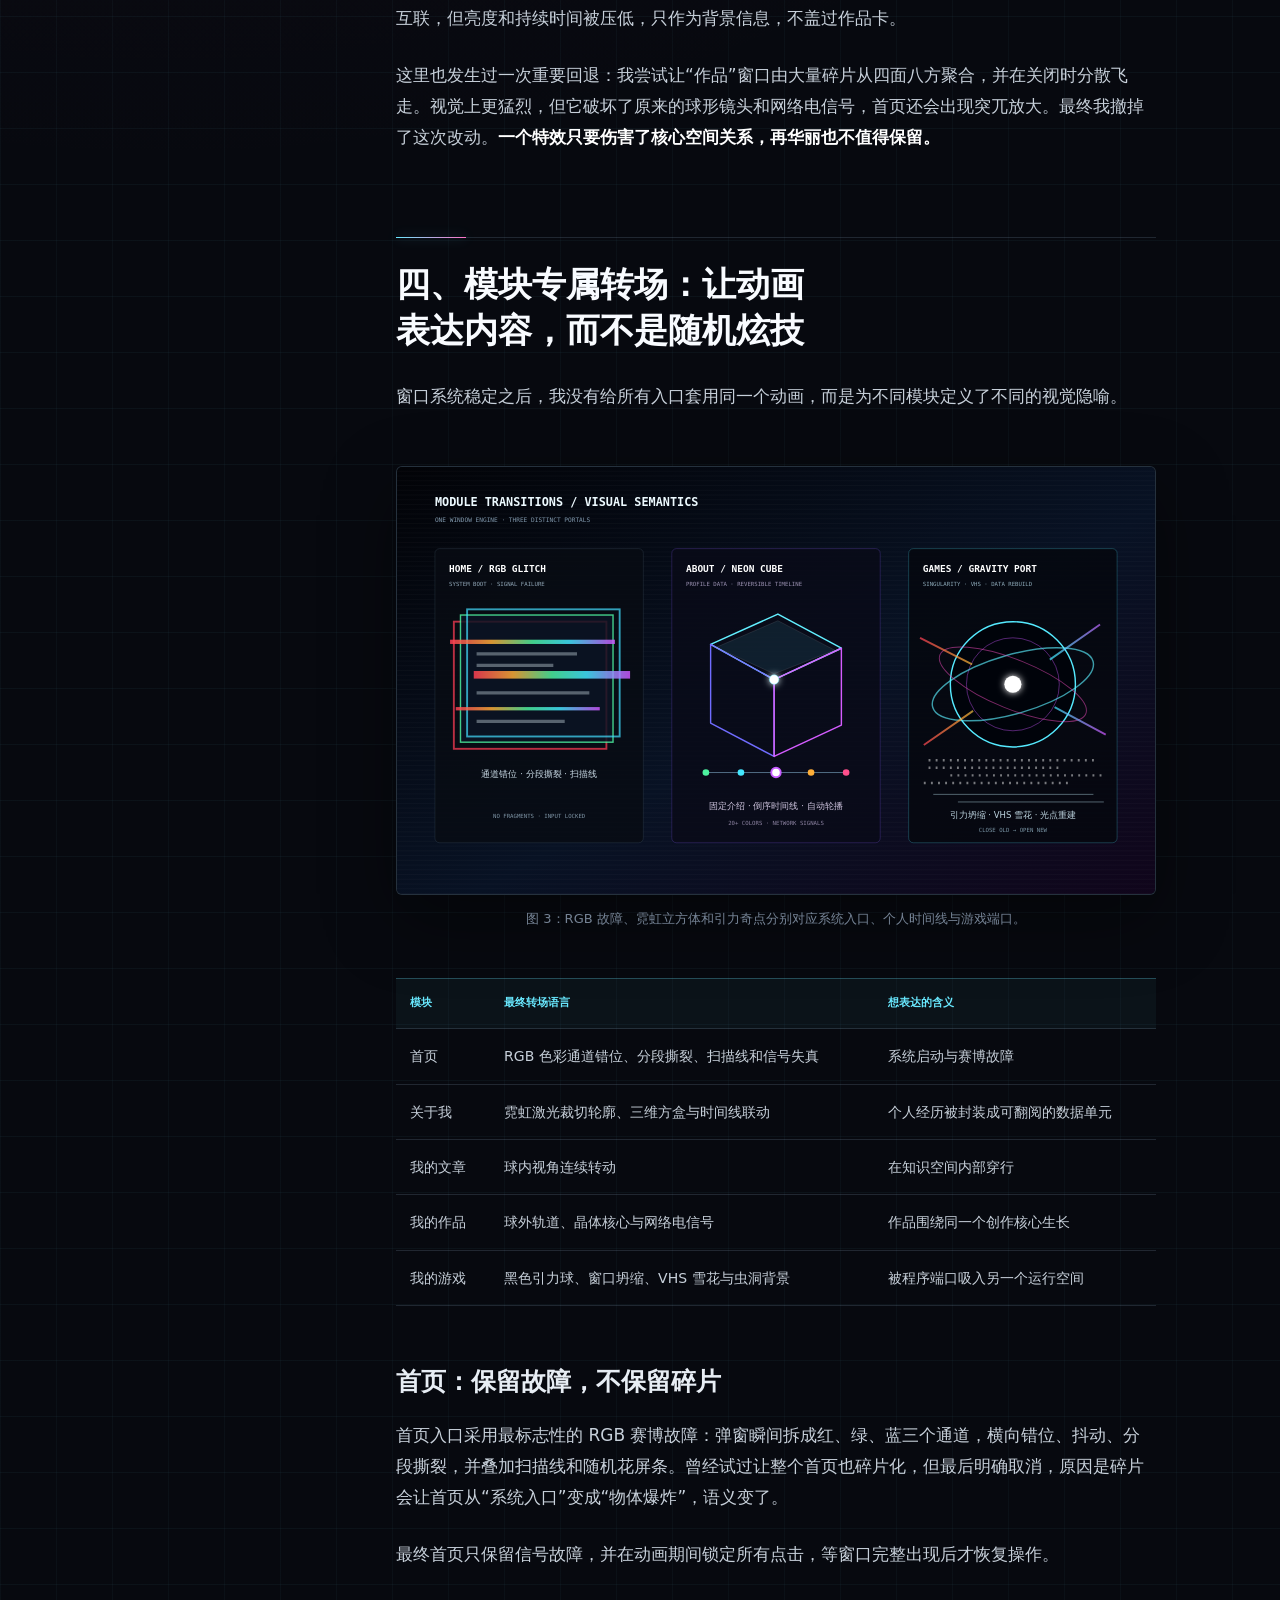
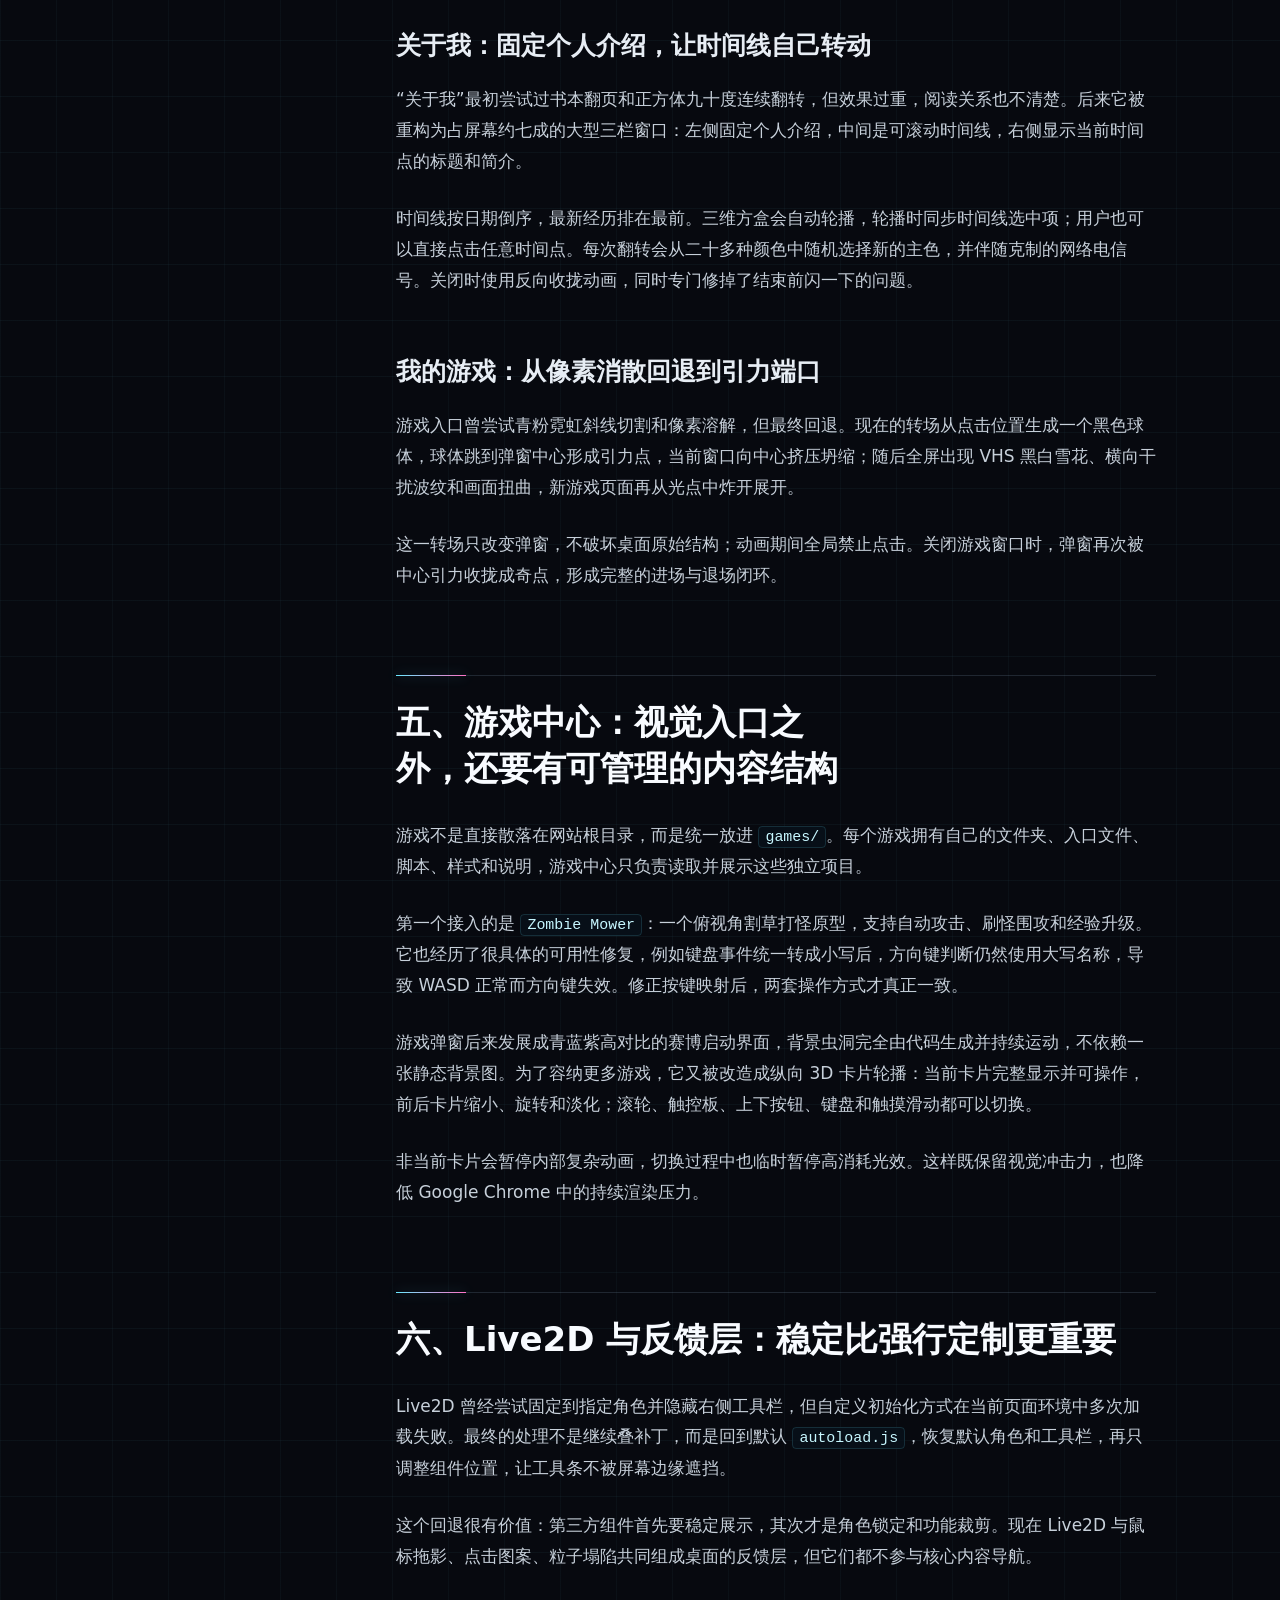
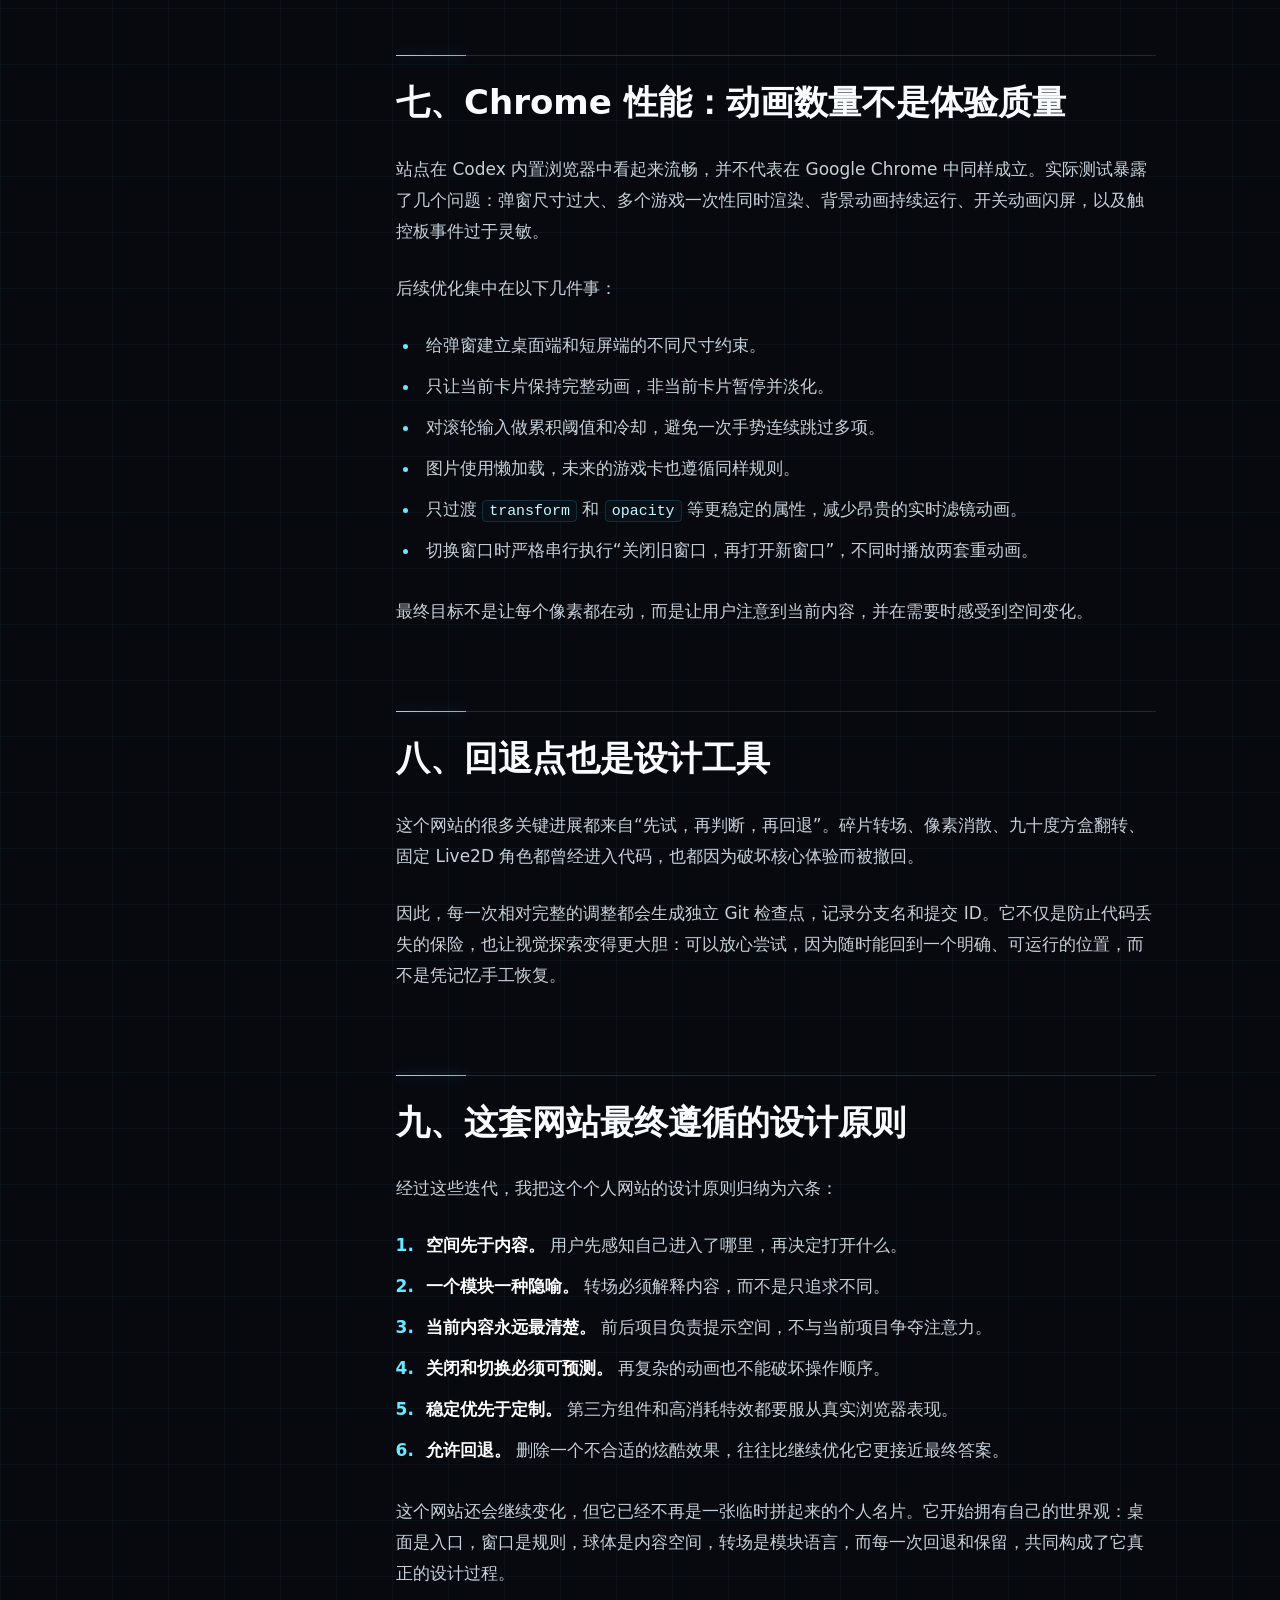
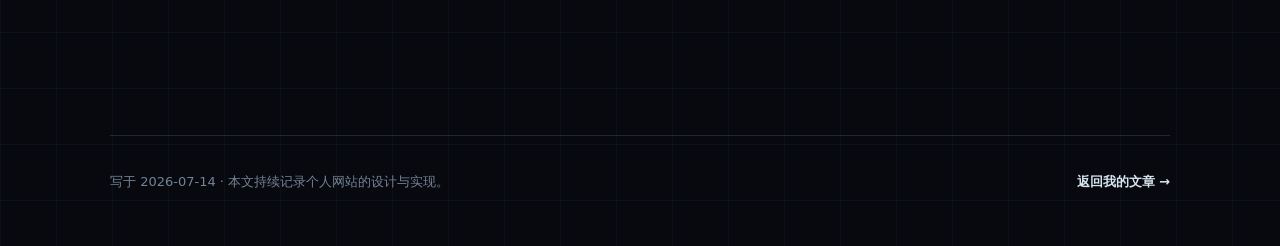
==== commit 2648d5d2: "Return article readers to article gallery" ====
--- a/articles/001-personal-site-design-evolution/index.html
+++ b/articles/001-personal-site-design-evolution/index.html
@@ -12,7 +12,7 @@
   <body>
     <div class="reading-progress" aria-hidden="true"><i data-reading-progress></i></div>
     <header class="reader-bar">
-      <a class="reader-home" href="../../index.html" aria-label="返回个人网站桌面"><span aria-hidden="true">←</span> 返回桌面</a>
+      <a class="reader-home" href="../../index.html?open=articles" aria-label="返回我的文章"><span aria-hidden="true">←</span> 返回我的文章</a>
       <span class="reader-id">ARTICLE / 001</span>
       <a class="reader-source" href="./index.md">查看 MD 源文</a>
     </header>
@@ -105,7 +105,7 @@
 
     <footer class="reader-footer">
       <p>写于 2026-07-14 · 本文持续记录个人网站的设计与实现。</p>
-      <a href="../../index.html">回到 yangyangnao OS <span aria-hidden="true">→</span></a>
+      <a href="../../index.html?open=articles">返回我的文章 <span aria-hidden="true">→</span></a>
     </footer>
   </body>
 </html>
